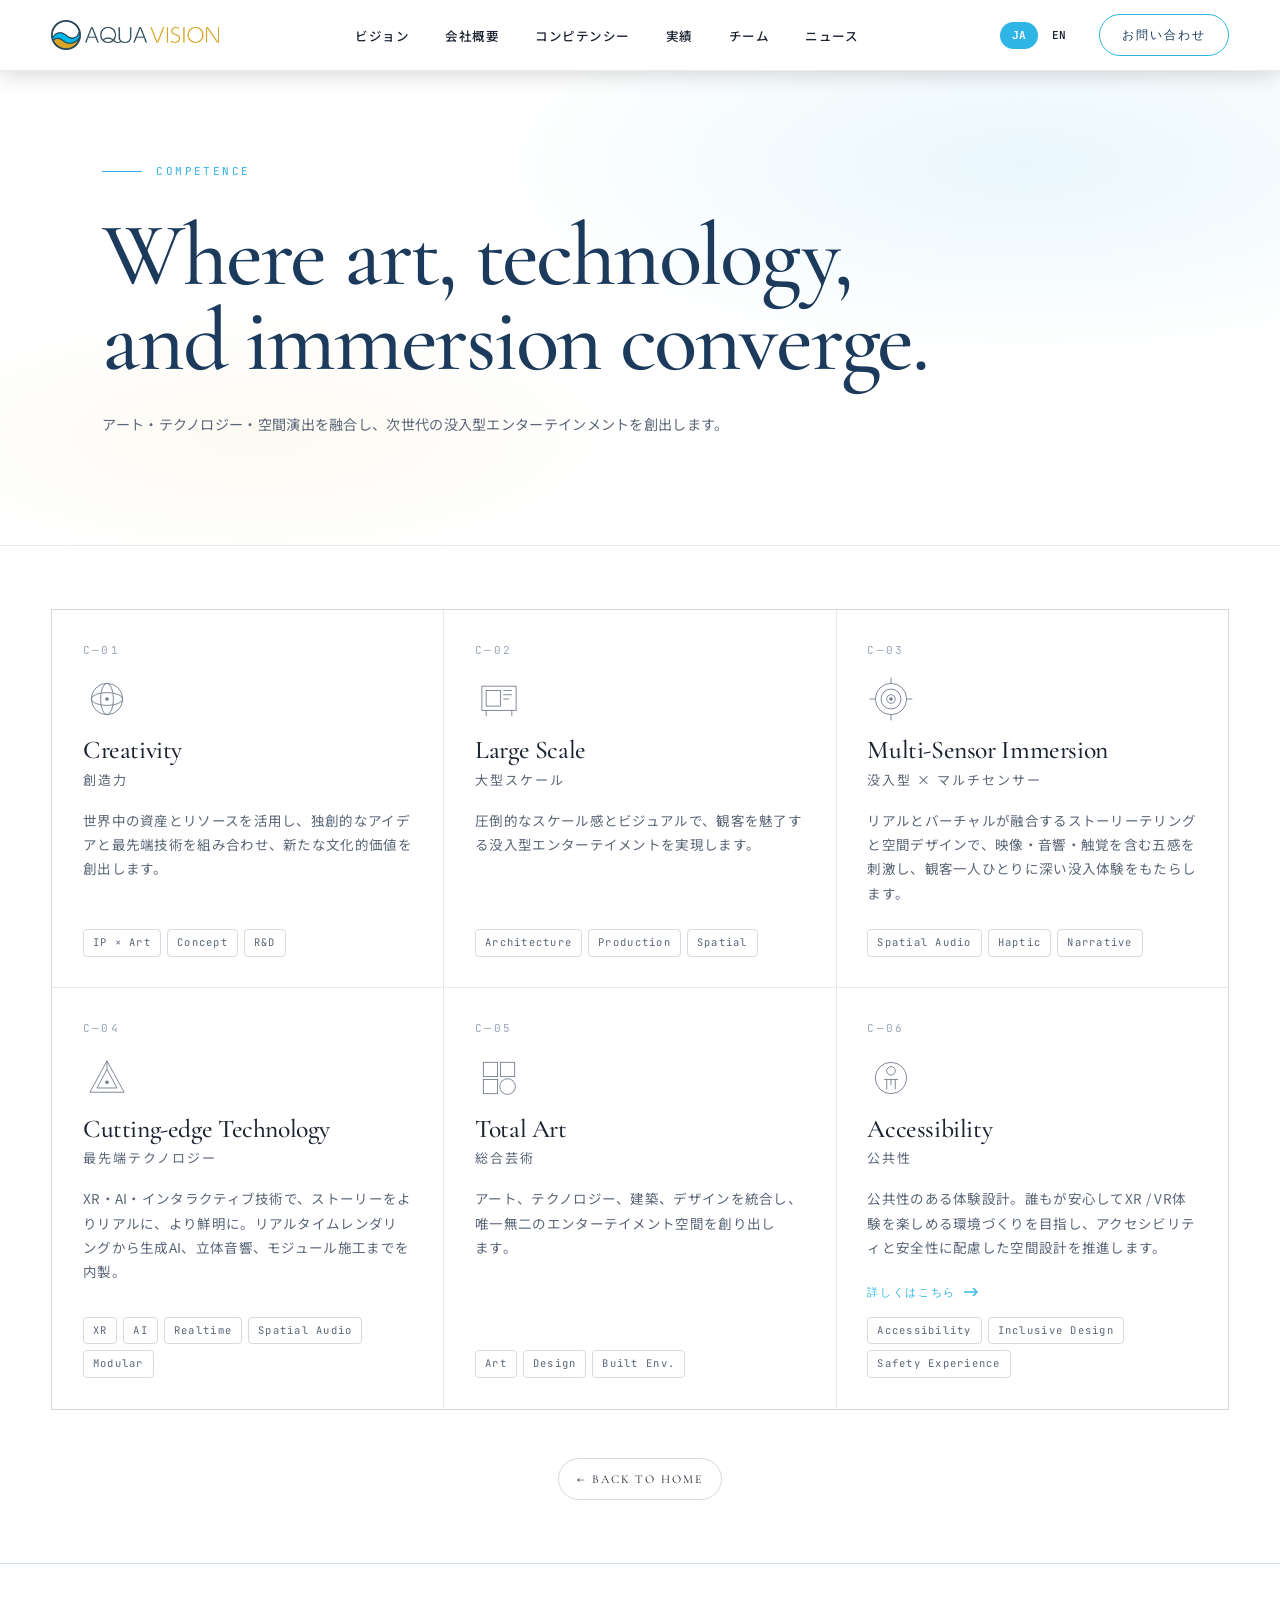
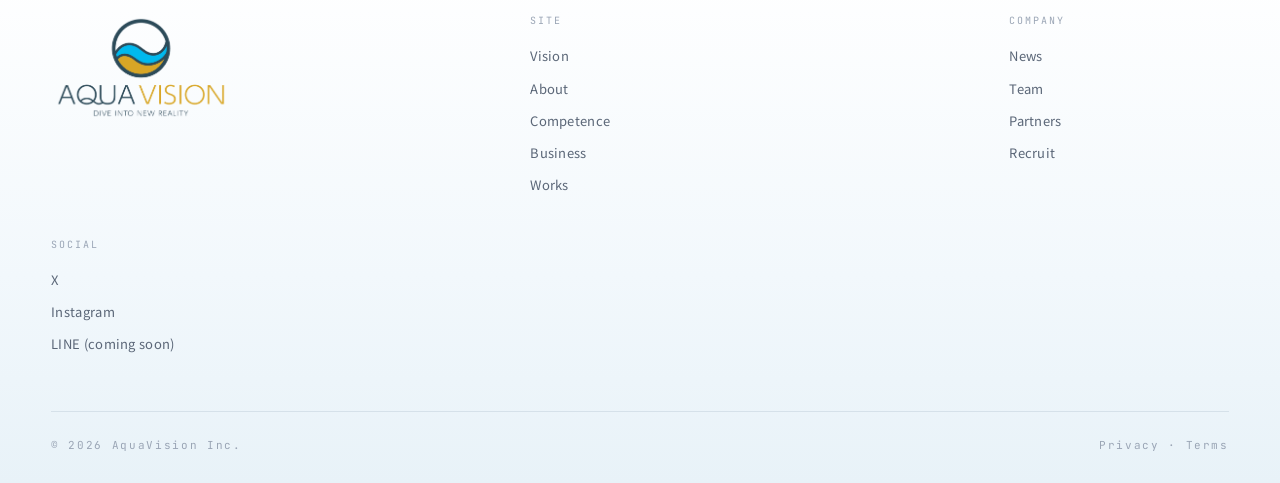
==== competence.html @ d6f2194a "Initial commit: AquaVision corporate website Co-Authored-By: Claude Sonnet 4.6 <noreply@anthropic.co" ====
<!doctype html>
<html lang="ja">
<head>
<meta charset="utf-8" />
<meta name="viewport" content="width=device-width, initial-scale=1" />
<title>Competence — AquaVision Inc. — Dive Into New Reality</title>
<link rel="preconnect" href="https://fonts.googleapis.com">
<link rel="preconnect" href="https://fonts.gstatic.com" crossorigin>
<link rel="stylesheet" href="https://fonts.googleapis.com/css2?family=Cormorant+Garamond:ital,wght@0,300;0,400;0,500;0,600;1,300;1,400&family=Space+Grotesk:wght@300;400;500;600;700&family=Noto+Sans+JP:wght@300;400;500;600;700&family=JetBrains+Mono:wght@400;500&display=swap">
<link rel="stylesheet" href="styles.css">
<link rel="stylesheet" href="subpage.css">
</head>
<body>

<!-- NAV -->
<nav class="nav scrolled">
  <a href="index.html#vision" class="brand nav-brand-logo">
    <img src="assets/logo-mark.png" alt="" class="nav-logo-mark" style="height:30px; width:auto;"/>
    <img src="assets/logo-wordmark.png" alt="AquaVision" class="nav-logo-wordmark" style="height:16px; width:auto;"/>
  </a>
  <ul class="nav-menu">
    <li><a href="index.html#vision" data-en="Vision">ビジョン</a></li>
    <li><a href="index.html#about" data-en="About">会社概要</a></li>
    <li><a href="index.html#services" data-en="Competence">コンピテンシー</a></li>
    <li><a href="index.html#works" data-en="Works">実績</a></li>
    <li><a href="index.html#team" data-en="Team">チーム</a></li>
    <li><a href="news.html" data-en="News">ニュース</a></li>
  </ul>
  <div class="nav-right">
    <div class="lang-toggle" role="group" aria-label="Language">
      <button data-lang="ja">JA</button>
      <button data-lang="en">EN</button>
    </div>
    <a href="#" class="cta-pill primary" onclick="openContactPopup(event)" data-en="Contact">お問い合わせ</a>
  </div>
</nav>

<!-- HERO -->
<section class="subpage-hero" data-screen-label="Competence Hero">
  <div class="container">
    <div class="subpage-eyebrow">
      <span class="line"></span>
      <span>COMPETENCE</span>
    </div>
    <h1 class="subpage-headline">
      Where art, technology, <br/>
      <span class="it">and immersion converge.</span>
    </h1>
    <p class="subpage-headline-jp" data-en="Fusing art, technology and spatial direction to create the next generation of immersive entertainment.">
      アート・テクノロジー・空間演出を融合し、次世代の没入型エンターテインメントを創出します。
    </p>
  </div>
</section>

<!-- COMPETENCE CARDS -->
<section class="section" data-screen-label="Competence Cards">
  <div class="container">
    <div class="services">

      <div class="service">
        <div>
          <div class="service-num">C—01</div>
          <svg viewBox="0 0 64 64" class="service-glyph" fill="none" stroke="currentColor" stroke-width="1.25">
            <circle cx="32" cy="32" r="22"/><ellipse cx="32" cy="32" rx="22" ry="9"/><ellipse cx="32" cy="32" rx="9" ry="22"/><circle cx="32" cy="32" r="2.5" fill="currentColor" stroke="none"/>
          </svg>
          <h3 class="service-title">Creativity<span class="jp" data-en="">創造力</span></h3>
          <p class="service-body" data-en="Drawing on assets and resources from around the world, we combine original ideas with cutting-edge technology to create new cultural value.">世界中の資産とリソースを活用し、独創的なアイデアと最先端技術を組み合わせ、新たな文化的価値を創出します。</p>
        </div>
        <div class="service-tags">
          <span class="tag">IP × Art</span><span class="tag">Concept</span><span class="tag">R&amp;D</span>
        </div>
      </div>

      <div class="service">
        <div>
          <div class="service-num">C—02</div>
          <svg viewBox="0 0 64 64" class="service-glyph" fill="none" stroke="currentColor" stroke-width="1.25">
            <rect x="8" y="14" width="48" height="34"/><rect x="14" y="20" width="20" height="22"/>
            <line x1="38" y1="20" x2="50" y2="20"/><line x1="38" y1="26" x2="50" y2="26"/><line x1="38" y1="32" x2="46" y2="32"/>
            <line x1="14" y1="48" x2="14" y2="56"/><line x1="50" y1="48" x2="50" y2="56"/>
          </svg>
          <h3 class="service-title">Large Scale<span class="jp" data-en="">大型スケール</span></h3>
          <p class="service-body" data-en="Overwhelming scale and visuals deliver immersive entertainment that captivates audiences.">圧倒的なスケール感とビジュアルで、観客を魅了する没入型エンターテイメントを実現します。</p>
        </div>
        <div class="service-tags">
          <span class="tag">Architecture</span><span class="tag">Production</span><span class="tag">Spatial</span>
        </div>
      </div>

      <div class="service">
        <div>
          <div class="service-num">C—03</div>
          <svg viewBox="0 0 64 64" class="service-glyph" fill="none" stroke="currentColor" stroke-width="1.25">
            <circle cx="32" cy="32" r="6"/><circle cx="32" cy="32" r="14"/><circle cx="32" cy="32" r="22"/>
            <circle cx="32" cy="32" r="2.5" fill="currentColor" stroke="none"/>
            <line x1="32" y1="2" x2="32" y2="10"/><line x1="32" y1="54" x2="32" y2="62"/>
            <line x1="2" y1="32" x2="10" y2="32"/><line x1="54" y1="32" x2="62" y2="32"/>
          </svg>
          <h3 class="service-title">Multi-Sensor Immersion<span class="jp" data-en="">没入型 × マルチセンサー</span></h3>
          <p class="service-body" data-en="Storytelling and spatial design where the real and virtual merge — stimulating sight, sound, touch and more to bring each visitor a deeply immersive experience.">リアルとバーチャルが融合するストーリーテリングと空間デザインで、映像・音響・触覚を含む五感を刺激し、観客一人ひとりに深い没入体験をもたらします。</p>
        </div>
        <div class="service-tags">
          <span class="tag">Spatial Audio</span><span class="tag">Haptic</span><span class="tag">Narrative</span>
        </div>
      </div>

      <div class="service">
        <div>
          <div class="service-num">C—04</div>
          <svg viewBox="0 0 64 64" class="service-glyph" fill="none" stroke="currentColor" stroke-width="1.25">
            <polygon points="32,8 56,52 8,52"/><polygon points="32,20 46,46 18,46"/>
            <line x1="32" y1="8" x2="32" y2="20"/><circle cx="32" cy="38" r="2.5" fill="currentColor" stroke="none"/>
          </svg>
          <h3 class="service-title">Cutting-edge Technology<span class="jp" data-en="">最先端テクノロジー</span></h3>
          <p class="service-body" data-en="XR, AI and interactive technology make stories more real and more vivid — from real-time rendering and generative AI to spatial audio and modular construction, all built in-house.">XR・AI・インタラクティブ技術で、ストーリーをよりリアルに、より鮮明に。リアルタイムレンダリングから生成AI、立体音響、モジュール施工までを内製。</p>
        </div>
        <div class="service-tags">
          <span class="tag">XR</span><span class="tag">AI</span><span class="tag">Realtime</span><span class="tag">Spatial Audio</span><span class="tag">Modular</span>
        </div>
      </div>

      <div class="service">
        <div>
          <div class="service-num">C—05</div>
          <svg viewBox="0 0 64 64" class="service-glyph" fill="none" stroke="currentColor" stroke-width="1.25">
            <rect x="10" y="10" width="20" height="20"/><rect x="34" y="10" width="20" height="20"/>
            <rect x="10" y="34" width="20" height="20"/><circle cx="44" cy="44" r="11"/>
          </svg>
          <h3 class="service-title">Total Art<span class="jp" data-en="">総合芸術</span></h3>
          <p class="service-body" data-en="Integrating art, technology, architecture and design to create one-of-a-kind entertainment spaces.">アート、テクノロジー、建築、デザインを統合し、唯一無二のエンターテイメント空間を創り出します。</p>
        </div>
        <div class="service-tags">
          <span class="tag">Art</span><span class="tag">Design</span><span class="tag">Built Env.</span>
        </div>
      </div>

      <div class="service">
        <div>
          <div class="service-num">C—06</div>
          <svg viewBox="0 0 64 64" class="service-glyph" fill="none" stroke="currentColor" stroke-width="1.25">
            <circle cx="32" cy="32" r="22"/>
            <circle cx="32" cy="22" r="6"/>
            <path d="M22 34 h20 M26 34 v14 M38 34 v14 M32 34 v8"/>
          </svg>
          <h3 class="service-title">Accessibility<span class="jp" data-en="">公共性</span></h3>
          <p class="service-body" data-en="Experience design with public value. We aim to create environments where everyone can enjoy XR / VR with confidence, advancing spatial design that prioritizes accessibility and safety.">公共性のある体験設計。誰もが安心してXR / VR体験を楽しめる環境づくりを目指し、アクセシビリティと安全性に配慮した空間設計を推進します。</p>
        </div>
        <div>
          <a href="#" class="service-more" style="margin-bottom:0;"><span data-en="Learn more">詳しくはこちら</span>
            <svg width="14" height="10" viewBox="0 0 14 10" fill="none" stroke="currentColor" stroke-width="1.4">
              <line x1="0" y1="5" x2="12" y2="5"/><polyline points="9,1 13,5 9,9"/>
            </svg>
          </a>
          <div class="service-tags" style="margin-top:14px;">
            <span class="tag">Accessibility</span><span class="tag">Inclusive Design</span><span class="tag">Safety Experience</span>
          </div>
        </div>
      </div>

    </div>

    <div style="margin-top:48px; text-align:center;">
      <a href="index.html#vision" class="cta-pill" style="border-color:var(--line-2);">
        ← Back to Home
      </a>
    </div>
  </div>
</section>

<!-- FOOTER -->
<footer class="footer">
  <div class="footer-brand">
    <div class="footer-logo-card">
      <img src="assets/logo-vertical-transparent.png" alt="AquaVision — Dive Into New Reality"/>
    </div>
  </div>
  <div class="footer-col">
    <h5>Site</h5>
    <ul>
      <li><a href="index.html#vision">Vision</a></li>
      <li><a href="index.html#about">About</a></li>
      <li><a href="competence.html">Competence</a></li>
      <li><a href="index.html#business">Business</a></li>
      <li><a href="index.html#works">Works</a></li>
    </ul>
  </div>
  <div class="footer-col">
    <h5>Company</h5>
    <ul>
      <li><a href="news.html">News</a></li>
      <li><a href="index.html#team">Team</a></li>
      <li><a href="index.html#partners">Partners</a></li>
      <li><a href="recruit.html">Recruit</a></li>
    </ul>
  </div>
  <div class="footer-col">
    <h5>Social</h5>
    <ul>
      <li><a href="https://x.com/AquaVisionVR" target="_blank" rel="noopener noreferrer">X</a></li>
      <li><a href="https://www.instagram.com/artmasters.jp/" target="_blank" rel="noopener noreferrer">Instagram</a></li>
      <li><a href="#">LINE  (coming soon)</a></li>
    </ul>
  </div>
  <div class="footer-bottom">
    <span>© 2026 AquaVision Inc.</span>
    <a href="#">Privacy · Terms</a>
  </div>
</footer>

<!-- ============== Contact Popup (unified) ============== -->
<div class="contact-modal" id="contactPopup" role="dialog" aria-modal="true" aria-label="お問い合わせ" onclick="if(event.target===this)closeContactPopup()">
  <div class="contact-modal-card">
    <button type="button" class="member-modal-close" onclick="closeContactPopup()" aria-label="閉じる">
      <svg viewBox="0 0 24 24" width="18" height="18" fill="none" stroke="currentColor" stroke-width="1.4">
        <line x1="5" y1="5" x2="19" y2="19"></line><line x1="19" y1="5" x2="5" y2="19"></line>
      </svg>
    </button>
    <div id="cpForm">
      <div class="contact-modal-head">
        <div class="contact-modal-eyebrow" data-en="Contact">お問い合わせ</div>
        <h3 class="contact-modal-title">Contact</h3>
        <p class="contact-modal-intro" style="white-space:pre-line" data-en="For project inquiries, quotes, press, or exhibition requests,
please use the form below. We'll reply within 3 business days.">ご相談・お見積もり・取材・出展のご依頼など、
下記フォームよりお気軽にご連絡ください。3営業日以内に担当よりご返信します。</p>
      </div>
      <form class="contact-form" onsubmit="submitContactPopup(event)">
        <div class="cf-row">
          <label class="cf-label" data-en="Inquiry type">ご用件</label>
          <div class="cf-types">
            <button type="button" class="cf-type active" onclick="pickType(this)" data-en="Project inquiry">プロジェクト相談</button>
            <button type="button" class="cf-type" onclick="pickType(this)" data-en="Exhibition / Collaboration">出展・コラボレーション</button>
            <button type="button" class="cf-type" onclick="pickType(this)" data-en="Press / Media">メディア・取材</button>
            <button type="button" class="cf-type" onclick="pickType(this)" data-en="Investors / Partners">投資家・パートナー</button>
            <button type="button" class="cf-type" onclick="pickType(this)" data-en="Careers">採用について</button>
            <button type="button" class="cf-type" onclick="pickType(this)" data-en="Other">その他</button>
          </div>
        </div>
        <div class="cf-grid">
          <div class="cf-row">
            <label class="cf-label" data-en="Name *">お名前 *</label>
            <input required type="text" class="cf-input" name="name" />
          </div>
          <div class="cf-row">
            <label class="cf-label" data-en="Company / Organization">会社・組織名</label>
            <input type="text" class="cf-input" name="company" />
          </div>
        </div>
        <div class="cf-row">
          <label class="cf-label" data-en="Email *">メールアドレス *</label>
          <input required type="email" class="cf-input" name="email" />
        </div>
        <div class="cf-row">
          <label class="cf-label" data-en="Message *">ご相談内容 *</label>
          <textarea required class="cf-textarea" rows="5" name="message" placeholder="プロジェクトの概要・規模・時期など、わかる範囲でご記入ください。" data-en-attr="placeholder:Tell us about your project — scope, scale, timing, as much as you know."></textarea>
        </div>
        <p class="cf-privacy" data-en="Your information will be handled in accordance with our Privacy Policy.">送信いただいた内容は弊社プライバシーポリシーに基づいて取り扱います。</p>
        <button type="submit" class="cta-pill primary cf-submit"><span data-en="Send">送信する</span>
          <svg width="14" height="10" viewBox="0 0 14 10" fill="none" stroke="currentColor" stroke-width="1.5">
            <line x1="0" y1="5" x2="12" y2="5"></line><polyline points="9,1 13,5 9,9"></polyline>
          </svg>
        </button>
      </form>
    </div>
    <div id="cpSent" class="contact-modal-sent" style="display:none">
      <div class="contact-sent-icon">
        <svg viewBox="0 0 64 64" width="64" height="64" fill="none" stroke="var(--aqua)" stroke-width="1.5">
          <circle cx="32" cy="32" r="28"></circle><polyline points="20,33 28,42 46,22"></polyline>
        </svg>
      </div>
      <h3 class="contact-modal-title" style="margin-top:20px" data-en="Thank you for your message.">送信ありがとうございました。</h3>
      <p class="contact-modal-intro" data-en="A member of our team will be in touch within 3 business days.">3営業日以内に担当よりご連絡いたします。</p>
      <button type="button" class="cta-pill" onclick="closeContactPopup()" style="margin-top:24px" data-en="Close">閉じる</button>
    </div>
  </div>
</div>

<style>
  #contactPopup{ display:none; }
  #contactPopup.open{ display:grid; }
</style>

<script>
  function pickType(btn){
    btn.parentNode.querySelectorAll('.cf-type').forEach(function(b){ b.classList.remove('active'); });
    btn.classList.add('active');
  }
  function openContactPopup(e){ if(e) e.preventDefault(); document.getElementById('cpForm').style.display=''; document.getElementById('cpSent').style.display='none'; document.getElementById('contactPopup').classList.add('open'); document.body.style.overflow='hidden'; }
  function closeContactPopup(){ document.getElementById('contactPopup').classList.remove('open'); document.body.style.overflow=''; }
  function submitContactPopup(e){ e.preventDefault(); document.getElementById('cpForm').style.display='none'; document.getElementById('cpSent').style.display=''; }
  document.addEventListener('keydown', function(ev){ if(ev.key==='Escape') closeContactPopup(); });
</script>

<template id="__bundler_thumbnail" data-bg-color="#0b2740">
  <svg viewBox="0 0 1200 800" xmlns="http://www.w3.org/2000/svg">
    <rect width="1200" height="800" fill="#0b2740"/>
    <g fill="none" stroke="#2DB6E6" stroke-width="6" opacity="0.9">
      <path d="M150 470 Q 350 360 600 470 T 1050 470"/>
      <path d="M150 540 Q 350 430 600 540 T 1050 540"/>
    </g>
    <circle cx="600" cy="300" r="90" fill="none" stroke="#2DB6E6" stroke-width="10"/>
    <circle cx="600" cy="300" r="20" fill="#2DB6E6"/>
    <text x="600" y="700" fill="#EAF6FC" font-family="Georgia, serif" font-size="48" text-anchor="middle" letter-spacing="5">COMPETENCE</text>
  </svg>
</template>

<script src="i18n-subpage.js"></script>
</body>
</html>
---- styles.css ----
:root{
  /* Light cultural palette — bright white paper, soft aqua, cultural accents */
  --bg: #FFFFFF;
  --bg-2: #F7FAFC;
  --bg-3: #EFF4F8;
  --navy: #1B3A5C;      /* deep cultural blue (rare, for emphasis) */
  --fg: #1B2230;
  --fg-dim: #5A6677;
  --fg-mute: #9AA5B5;
  --line: rgba(27, 58, 92, 0.10);
  --line-2: rgba(27, 58, 92, 0.18);

  --aqua: #2EB5E6;      /* bright logo aqua */
  --aqua-light: #C8E3F0;
  --gold: #C9A648;      /* cultural gold */

  --accent: oklch(0.72 0.13 230);     /* bright logo aqua */
  --accent-2: oklch(0.82 0.08 95);    /* gold */
  --accent-glow: oklch(0.78 0.13 230 / 0.28);

  --font-en: "Cormorant Garamond", "EB Garamond", "Space Grotesk", Georgia, serif;
  --font-jp: "Noto Sans JP", "Hiragino Kaku Gothic ProN", sans-serif;
  --font-mono: "JetBrains Mono", ui-monospace, monospace;
  --font-display: "Cormorant Garamond", Georgia, serif;

  --container: 1440px;
  --gutter: clamp(20px, 4vw, 56px);
}

[data-accent="violet"]{
  --accent: oklch(0.78 0.16 295);
  --accent-2: oklch(0.66 0.20 300);
  --accent-glow: oklch(0.78 0.16 295 / 0.35);
}
[data-accent="amber"]{
  --accent: oklch(0.84 0.14 80);
  --accent-2: oklch(0.74 0.16 65);
  --accent-glow: oklch(0.84 0.14 80 / 0.32);
}
[data-accent="mint"]{
  --accent: oklch(0.84 0.13 165);
  --accent-2: oklch(0.74 0.16 170);
  --accent-glow: oklch(0.84 0.13 165 / 0.32);
}

*{ box-sizing: border-box; margin: 0; padding: 0; }
html, body{ background: var(--bg); color: var(--fg); }
html{ scroll-behavior: smooth; }
body{
  font-family: var(--font-jp);
  font-weight: 400;
  font-size: 15px;
  line-height: 1.7;
  letter-spacing: 0.02em;
  -webkit-font-smoothing: antialiased;
  overflow-x: hidden;
  text-wrap: pretty;
}

img, svg, video{ display: block; max-width: 100%; }
a{ color: inherit; text-decoration: none; }
button{ font: inherit; color: inherit; background: none; border: none; cursor: pointer; }

::selection{ background: var(--accent); color: var(--bg); }

/* ================ Reusables ================= */
.eyebrow{
  font-family: var(--font-mono);
  font-size: 11px;
  letter-spacing: 0.22em;
  text-transform: uppercase;
  color: var(--accent);
  display: inline-flex;
  align-items: center;
  gap: 10px;
}
.eyebrow::before{
  content: "";
  width: 24px; height: 1px;
  background: var(--accent);
}
.eyebrow.no-line::before{ display: none; }

.h-display{
  font-family: var(--font-display);
  font-weight: 400;
  font-size: clamp(48px, 7.5vw, 112px);
  letter-spacing: -0.015em;
  line-height: 0.95;
}
.h-section{
  font-family: var(--font-display);
  font-weight: 400;
  font-size: clamp(40px, 5vw, 72px);
  letter-spacing: -0.01em;
  line-height: 1.0;
}
.h-jp-sub{
  font-family: var(--font-jp);
  font-weight: 400;
  font-size: clamp(14px, 1vw, 16px);
  letter-spacing: 0.18em;
  color: var(--fg-dim);
  margin-top: 14px;
}
.h-sub{
  font-family: var(--font-jp);
  font-weight: 500;
  font-size: clamp(20px, 1.8vw, 28px);
  letter-spacing: 0.02em;
  line-height: 1.5;
}
.lede{
  color: var(--fg-dim);
  font-size: clamp(15px, 1.05vw, 17px);
  line-height: 1.85;
  max-width: 62ch;
}
.mono{ font-family: var(--font-mono); }

@media (min-width: 721px){
  #works .section-header .lede{ max-width: none; white-space: nowrap; }
}

.container{
  max-width: var(--container);
  margin: 0 auto;
  padding: 0 var(--gutter);
}

.section{
  padding: clamp(48px, 7vh, 88px) 0;
  position: relative;
}
.section + .section{ border-top: none; }

.section-header{
  display: grid;
  grid-template-columns: 200px 1fr;
  gap: 32px;
  align-items: baseline;
  margin-bottom: clamp(40px, 6vw, 80px);
}
.section-header .label{
  font-family: var(--font-mono);
  font-size: 12px;
  letter-spacing: 0.18em;
  color: var(--fg-mute);
  padding-top: 12px;
}
@media (max-width: 720px){
  .section-header{ grid-template-columns: 1fr; gap: 16px; }
  .section-header .label{ padding-top: 0; }
}

/* ================ Nav ================ */
.nav{
  position: fixed;
  inset: 0 0 auto 0;
  z-index: 50;
  padding: 14px var(--gutter);
  display: grid;
  grid-template-columns: auto 1fr auto;
  align-items: center;
  gap: 16px;
  background: rgba(255, 255, 255, 0.92);
  backdrop-filter: blur(16px) saturate(140%);
  border-bottom: 1px solid var(--line);
  transition: box-shadow .3s ease;
  color: var(--navy);
}
.nav.scrolled{
  box-shadow: 0 4px 24px rgba(27, 58, 92, 0.08);
}
.nav .nav-menu{ justify-self: center; }
.nav .nav-right{ justify-self: end; }
.nav.scrolled{
  box-shadow: 0 2px 24px rgba(0, 0, 0, 0.18);
}
.brand{
  display: flex; align-items: center; gap: 10px;
  font-family: var(--font-en);
  font-weight: 600;
  letter-spacing: 0.02em;
  color: var(--navy);
  background: #FFFFFF;
  padding: 6px 14px 6px 8px;
  border-radius: 999px;
  box-shadow: 0 2px 12px rgba(0, 0, 0, 0.25);
}
.brand.nav-brand-pill{
  background: #FFFFFF;
  padding: 0 18px 0 8px;
  border-radius: 999px;
  box-shadow: 0 2px 12px rgba(0, 0, 0, 0.25);
  display: inline-flex;
  align-items: center;
  gap: 12px;
  text-decoration: none;
  height: 42px;
}
.brand.nav-brand-pill .brand-name-nav{
  display: inline-flex;
  align-items: center;
  line-height: 1;
}
.brand.nav-brand-pill .aqua-part{ color: #0F3461; }
.brand.nav-brand-pill .accent{ color: #D4A82A; }

.brand.nav-brand-logo{
  background: transparent;
  padding: 0;
  border-radius: 0;
  box-shadow: none;
  height: 42px;
  display: inline-flex;
  align-items: center;
  justify-content: center;
  gap: 4px;
  line-height: 1;
}
.brand.nav-brand-logo .nav-logo-mark{
  height: 30px;
  width: auto;
  display: block;
  object-fit: contain;
  object-position: center;
}
.brand.nav-brand-logo .nav-logo-wordmark{
  height: 18px;
  width: auto;
  display: block;
  object-fit: contain;
  object-position: center;
}
.brand-mark{
  width: 28px; height: 28px;
  display: grid; place-items: center;
}
.brand-name{ font-size: 15px; }
.brand-name .accent{ color: var(--gold); }

.nav-menu{
  display: flex;
  gap: 36px;
  font-family: var(--font-jp);
  font-size: 12.5px;
  letter-spacing: 0.04em;
  font-weight: 500;
  color: var(--navy);
  white-space: nowrap;
  flex-wrap: nowrap;
  flex-shrink: 1;
  min-width: 0;
  list-style: none;
  padding: 0;
  margin: 0;
}
.nav-menu li{
  white-space: nowrap;
  list-style: none;
}
.nav-menu li::marker, .nav-menu li::before{ content: none; display: none; }
.nav-menu a{
  white-space: nowrap;
  color: var(--fg) !important;
  text-transform: none;
}
@media (max-width: 1200px){
  .nav-menu{ gap: 24px; font-size: 12px; }
}
@media (max-width: 980px){
  .nav-menu{ display: none; }
}
.nav-menu a{ transition: color .2s; position: relative; padding: 6px 0; color: inherit; }
.nav-menu a:hover{ color: var(--navy); }
.nav-menu a:hover::after{
  content: ""; position: absolute; left: 0; bottom: 0; height: 1px; width: 100%;
  background: var(--navy);
}
.br-sp{ display: none; }
.br-pc{ display: inline; }

/* ================ Mobile hamburger + drawer ================ */
.nav-burger{
  display: none;
  position: relative;
  width: 40px; height: 40px;
  border: none;
  background: transparent;
  cursor: pointer;
  z-index: 60;
  justify-self: end;
}
.nav-burger span{
  position: absolute;
  left: 9px; right: 9px;
  height: 2px;
  background: var(--navy);
  border-radius: 2px;
  transition: transform .3s ease, opacity .2s ease;
}
.nav-burger span:nth-child(1){ top: 13px; }
.nav-burger span:nth-child(2){ top: 19px; }
.nav-burger span:nth-child(3){ top: 25px; }
.nav-burger.open span:nth-child(1){ transform: translateY(6px) rotate(45deg); }
.nav-burger.open span:nth-child(2){ opacity: 0; }
.nav-burger.open span:nth-child(3){ transform: translateY(-6px) rotate(-45deg); }

.nav-drawer{
  display: none;
  position: fixed;
  inset: 0 0 0 auto;
  width: min(80vw, 320px);
  background: #FFFFFF;
  background-color: #FFFFFF !important;
  box-shadow: -8px 0 40px rgba(27, 58, 92, 0.22);
  padding: 96px 32px 40px;
  flex-direction: column;
  gap: 8px;
  transform: translateX(100%);
  transition: transform .35s cubic-bezier(.2,.7,.2,1);
  z-index: 80;
}
.nav-drawer.open{ transform: translateX(0); }
.nav-drawer-close{
  position: absolute;
  top: 22px; right: 26px;
  width: 36px; height: 36px;
  border: none;
  background: transparent;
  cursor: pointer;
}
.nav-drawer-close span{
  position: absolute;
  left: 6px; right: 6px; top: 17px;
  height: 2px;
  background: var(--navy);
  border-radius: 2px;
}
.nav-drawer-close span:nth-child(1){ transform: rotate(45deg); }
.nav-drawer-close span:nth-child(2){ transform: rotate(-45deg); }
.nav-drawer-overlay{
  display: none;
  position: fixed;
  inset: 0;
  background: rgba(15, 30, 50, 0.55);
  z-index: 70;
  opacity: 0;
  transition: opacity .35s ease;
}
.nav-drawer-menu{ list-style: none; padding: 0; margin: 0 0 24px; display: flex; flex-direction: column; gap: 4px; }
.nav-drawer-menu li{ list-style: none; }
.nav-drawer-menu a{
  display: block;
  padding: 14px 0;
  font-family: var(--font-jp);
  font-size: 16px;
  font-weight: 500;
  color: var(--navy);
  border-bottom: 1px solid var(--line);
}
.nav-drawer-cta{ margin-bottom: 24px; width: 100%; justify-content: center; }
.nav-drawer-lang{ align-self: flex-start; }

@media (max-width: 980px){
  .nav .nav-right{ display: none; }
  .nav .nav-burger{ display: block; }
  .nav-drawer{ display: flex; }
  .nav .nav-mobile-right{ display: flex; align-items: center; gap: 10px; justify-self: end; }
  .nav .nav-mobile-lang{ display: flex; }
  .nav-drawer-overlay.open{ display: block; opacity: 1; }
  .nav-drawer-lang{ display: none; }
  .br-sp{ display: inline; }
  .br-pc{ display: none; }
}
.nav-mobile-right{ display: none; }
.nav-mobile-lang{ display: none; }
.nav-mobile-lang.lang-toggle{ border-color: var(--line-2); }
.nav-mobile-lang.lang-toggle button{ color: var(--navy); }

.nav-right{ display: flex; align-items: center; gap: 16px; }
.lang-toggle{
  font-family: var(--font-mono);
  font-size: 11px;
  letter-spacing: 0.15em;
  border: 1px solid rgba(255, 255, 255, 0.22);
  border-radius: 999px;
  padding: 4px;
  display: flex;
  gap: 2px;
  background: rgba(255, 255, 255, 0.04);
}
.lang-toggle button{
  padding: 4px 12px;
  border-radius: 999px;
  color: var(--fg);
  font-weight: 600;
  transition: all .2s;
  position: relative;
  background: transparent;
}
.lang-toggle button:hover{ background: rgba(27, 58, 92, 0.08); }
.lang-toggle button.active{
  background: var(--aqua);
  color: #FFFFFF;
  font-weight: 700;
}
/* small aqua dot indicator under the active option (disabled — using aqua bg now) */
.lang-toggle button.active::after{ display: none; }
.cta-pill{
  font-family: var(--font-en);
  font-size: 12px;
  letter-spacing: 0.16em;
  text-transform: uppercase;
  border: 1px solid var(--fg);
  color: var(--fg);
  padding: 10px 18px;
  border-radius: 999px;
  transition: all .2s;
  display: inline-flex;
  align-items: center;
  gap: 8px;
}
.cta-pill:hover{
  background: var(--fg);
  color: var(--bg);
}
.cta-pill.primary{
  background: #FFFFFF;
  border-color: var(--aqua);
  color: var(--navy);
}
.cta-pill.primary:hover{
  background: var(--aqua);
  color: #FFFFFF;
  border-color: var(--aqua);
}
/* CTA inside the nav — white background, navy text */
.nav .cta-pill.primary{
  background: #FFFFFF;
  border-color: var(--aqua);
  color: var(--navy) !important;
  min-width: 130px;
  justify-content: center;
  text-align: center;
}
.nav .cta-pill.primary:hover{
  background: var(--aqua);
  color: #FFFFFF !important;
  border-color: var(--aqua);
}

/* ================ Hero (editorial cultural studio) ================ */
.hero.hero-editorial{
  position: relative;
  min-height: 100vh;  display: flex;
  flex-direction: column;
  justify-content: center;
  padding: 100px var(--gutter) 60px;
  overflow: hidden;
  background: #FFFFFF;
  color: var(--fg);
}
.hero-canvas{
  position: absolute;
  inset: 0;
  width: 100%;
  height: 100%;
  z-index: 0;
}
/* Soft fade from hero into the next section — no hard cut */
.hero.hero-editorial::after{
  content: "";
  position: absolute;
  left: 0; right: 0; bottom: 0;
  height: 140px;
  background: linear-gradient(180deg, rgba(245, 247, 250, 0) 0%, var(--bg) 100%);
  z-index: 1;
  pointer-events: none;
}
.hero-editorial-frame{
  position: absolute;
  top: 96px;
  left: var(--gutter);
  right: var(--gutter);
  z-index: 2;
  display: flex;
  justify-content: space-between;
  font-family: var(--font-mono);
  font-size: 10.5px;
  letter-spacing: 0.22em;
  text-transform: uppercase;
  color: var(--fg-mute);
}
.hero-editorial-frame .dim{ opacity: 0.5; padding: 0 6px; }

.hero-editorial-content{
  position: relative;
  z-index: 3;
  max-width: var(--container);
  margin: 0 auto;
  width: 100%;
  padding-top: 40px;
}

.hero-editorial-eyebrow{
  font-family: var(--font-jp);
  font-size: 12px;
  letter-spacing: 0.24em;
  font-weight: 500;
  color: var(--aqua);
  display: inline-flex;
  align-items: center;
  gap: 14px;
  margin-bottom: 32px;
}
.hero-editorial-eyebrow .line{
  width: 40px;
  height: 1px;
  background: var(--aqua);
  display: inline-block;
}

.hero-editorial-headline{
  font-family: var(--font-display);
  font-weight: 500;
  font-size: clamp(56px, 10vw, 180px);
  line-height: 0.88;
  letter-spacing: -0.025em;
  color: var(--navy);
  text-shadow: 0 4px 28px rgba(255, 255, 255, 0.7);
}
.hero-editorial-headline .line-1,
.hero-editorial-headline .line-2{ display: block; }
.hero-editorial-headline .hl-word{ display: inline-block; }
/* Simplified — single tone for the headline, no gold/grey accents */
.hero-editorial-headline .hl-amp,
.hero-editorial-headline em,
.hero-editorial-headline .hl-bold,
.hero-editorial-headline .hl-dot{
  color: inherit;
  font-style: normal;
  font-weight: inherit;
  margin: 0;
}

.hero-editorial-lede{
  margin-top: 32px;
  font-family: var(--font-jp);
  font-size: clamp(14px, 1.05vw, 17px);
  line-height: 2.05;
  letter-spacing: 0.06em;
  color: var(--fg);
  max-width: none;
  width: max-content;
  white-space: pre-line;
  font-weight: 400;
}
.hero-editorial-lede::first-line{
  font-weight: 500;
  color: var(--navy);
}
@media (max-width: 720px){
  .hero-editorial-lede{ white-space: pre-line; width: auto; max-width: 100%; font-size: 13px; }
}

.hero-editorial-eyebrow{
  margin-bottom: 28px;
}
.hero-editorial-eyebrow span:last-child{
  color: var(--aqua);
  font-weight: 700;
  letter-spacing: 0.22em;
  font-size: 11px;
}
.hero-editorial-eyebrow .line{
  background: var(--aqua) !important;
  width: 36px !important;
}

.hero-editorial-bottom{
  margin-top: clamp(40px, 6vh, 64px);
  display: flex;
  align-items: center;
  gap: 32px;
  flex-wrap: wrap;
}
.hero-editorial-cta{
  font-family: var(--font-jp);
  font-weight: 600;
  font-size: 13px;
  letter-spacing: 0.06em;
  text-transform: none;
  padding: 14px 28px;
}
.hero-editorial-meta{
  display: inline-flex;
  align-items: center;
  gap: 14px;
  text-decoration: none;
  color: var(--fg);
  transition: color .2s;
}
.hero-editorial-meta:hover{ color: var(--aqua); }
.hem-num{
  font-family: var(--font-mono);
  font-size: 11px;
  letter-spacing: 0.2em;
  color: var(--fg-mute);
  padding: 4px 8px;
  border: 1px solid var(--line-2);
  border-radius: 3px;
}
.hem-text{
  font-family: var(--font-jp);
  font-size: 13px;
  letter-spacing: 0.04em;
  position: relative;
}
.hem-text::after{
  content: "";
  position: absolute;
  left: 0; right: 0; bottom: -3px;
  height: 1px;
  background: currentColor;
  opacity: 0.35;
  transform: scaleX(0);
  transform-origin: left;
  transition: transform .35s ease, opacity .2s;
}
.hero-editorial-meta:hover .hem-text::after{ transform: scaleX(1); opacity: 1; }

/* ================ Sea 3D Diorama wrapper ================ */
.xr-diorama-canvas-wrap{
  position: relative;
  width: 100%;
  height: 320px;
  overflow: hidden;
  border-radius: 6px;
}
.xr-diorama-canvas{
  width: 100%;
  height: 100%;
  display: block;
}
@media (max-width: 980px){
  .xr-diorama-canvas-wrap{ height: 240px; }
}

/* ================ XR Creative Diorama (signals VR/XR creative studio) ================ */
.xr-diorama{
  position: absolute;
  z-index: 2;
  pointer-events: none;
  right: clamp(20px, 4vw, 64px);
  top: 50%;
  transform: translateY(-50%);
  width: clamp(280px, 32vw, 480px);
  height: auto;
  display: flex;
  flex-direction: column;
  align-items: center;
  gap: 14px;
}
.xr-diorama-svg{
  width: 100%;
  height: auto;
  display: block;
  filter: drop-shadow(0 18px 40px rgba(27, 58, 92, 0.10));
}
.xr-diorama-meta{
  display: flex;
  flex-direction: column;
  align-items: center;
  gap: 10px;
}
.xr-diorama-tagline{
  display: inline-flex;
  align-items: center;
  gap: 10px;
  font-family: var(--font-mono);
  font-size: 11px;
  letter-spacing: 0.22em;
  text-transform: uppercase;
  color: var(--navy);
}
.xr-dot{
  width: 7px; height: 7px;
  border-radius: 50%;
  background: var(--aqua);
  box-shadow: 0 0 12px rgba(111, 184, 216, 0.85);
  animation: xr-pulse-dot 1.8s ease-in-out infinite;
}
.xr-chip-row{
  display: inline-flex;
  flex-wrap: wrap;
  gap: 6px;
  justify-content: center;
}
.xr-chip{
  font-family: var(--font-mono);
  font-size: 10px;
  letter-spacing: 0.18em;
  text-transform: uppercase;
  color: var(--navy);
  background: rgba(255, 255, 255, 0.75);
  border: 1px solid var(--line-2);
  padding: 4px 9px;
  border-radius: 999px;
  backdrop-filter: blur(4px);
  animation: xr-chip-pulse 4.2s ease-in-out infinite;
  opacity: 0.7;
}
@keyframes xr-chip-pulse{
  0%, 100% { opacity: 0.55; transform: translateY(0); }
  50% { opacity: 1; transform: translateY(-2px); color: var(--aqua); }
}
@keyframes xr-pulse-dot{
  0%, 100% { transform: scale(1); opacity: 1; }
  50% { transform: scale(1.4); opacity: 0.6; }
}

/* SVG-level animations */
.xr-pulse{ animation: xr-pulse 4s ease-in-out infinite; transform-origin: 180px 160px; }
@keyframes xr-pulse{
  0%, 100% { transform: scale(1); opacity: 1; }
  50% { transform: scale(1.06); opacity: 0.85; }
}
.xr-spin-slow{ animation: xr-rotate 40s linear infinite; transform-origin: 180px 160px; transform-box: fill-box; }
.xr-spin-slow-2{ animation: xr-rotate 60s linear infinite reverse; transform-origin: 180px 160px; transform-box: fill-box; }
.xr-spin-reverse{ animation: xr-rotate 28s linear infinite reverse; transform-origin: 180px 160px; transform-box: fill-box; }
@keyframes xr-rotate{
  from { transform: rotate(0deg); }
  to { transform: rotate(360deg); }
}

.xr-float-1{ animation: xr-float-a 6s ease-in-out infinite; transform-origin: 180px 160px; transform-box: fill-box; }
.xr-float-2{ animation: xr-float-b 8s ease-in-out infinite; transform-origin: 180px 160px; transform-box: fill-box; }
.xr-float-3{ animation: xr-float-c 7s ease-in-out infinite; transform-origin: 180px 160px; transform-box: fill-box; }
@keyframes xr-float-a{
  0%, 100% { transform: translate(0, 0) rotate(0deg); }
  50% { transform: translate(-4px, -6px) rotate(-2deg); }
}
@keyframes xr-float-b{
  0%, 100% { transform: translate(0, 0) rotate(0deg); }
  50% { transform: translate(5px, 4px) rotate(2deg); }
}
@keyframes xr-float-c{
  0%, 100% { transform: translate(0, 0) rotate(0deg); }
  50% { transform: translate(-3px, 5px) rotate(-1deg); }
}

.xr-headset-bob{ animation: xr-bob 4s ease-in-out infinite; transform-origin: 180px 160px; transform-box: fill-box; }
@keyframes xr-bob{
  0%, 100% { transform: translate(0, 0); }
  50% { transform: translate(0, -4px); }
}

.xr-lens-l, .xr-lens-r{ animation: xr-lens-glow 2.6s ease-in-out infinite; }
.xr-lens-r{ animation-delay: 0.5s; }
@keyframes xr-lens-glow{
  0%, 100% { opacity: 0.55; r: 5; }
  50% { opacity: 1; r: 7; filter: drop-shadow(0 0 6px var(--aqua)); }
}

.xr-scan-sweep{ animation: xr-scan 3.5s ease-in-out infinite; transform-origin: 180px 160px; transform-box: fill-box; }
@keyframes xr-scan{
  0% { transform: translate(0, -90px); opacity: 0; }
  20% { opacity: 0.7; }
  80% { opacity: 0.7; }
  100% { transform: translate(0, 90px); opacity: 0; }
}

.xr-particle{ animation: xr-particle-pulse 3s ease-in-out infinite; }
@keyframes xr-particle-pulse{
  0%, 100% { opacity: 0.3; transform: scale(1); }
  50% { opacity: 1; transform: scale(1.4); }
}

@media (max-width: 980px){
  .xr-diorama{
    position: relative;
    right: auto; top: auto;
    transform: none;
    width: min(380px, 90%);
    margin: 24px auto 0;
  }
}
@media (max-width: 720px){
  .xr-diorama{ width: 88%; }
}
  position: relative;
  z-index: 2;
  margin: clamp(56px, 8vh, 88px) calc(var(--gutter) * -1) 0;
  padding: 20px 0;
  border-top: 1px solid var(--line);
  border-bottom: 1px solid var(--line);
  overflow: hidden;
  background: rgba(255, 255, 255, 0.55);
  backdrop-filter: blur(4px);
}
.hero-marquee-label{
  position: absolute;
  top: -10px;
  left: var(--gutter);
  background: #FFFFFF;
  padding: 0 12px;
  font-family: var(--font-mono);
  font-size: 10.5px;
  letter-spacing: 0.22em;
  text-transform: uppercase;
  color: var(--navy);
  display: inline-flex;
  align-items: center;
  gap: 8px;
}
.hero-marquee-label .dot{
  width: 6px; height: 6px;
  border-radius: 50%;
  background: var(--aqua);
  box-shadow: 0 0 6px var(--aqua);
  animation: pulse 1.8s ease-in-out infinite;
}
.hero-marquee-track{
  display: flex;
  gap: 80px;
  padding-top: 18px;
  width: max-content;
  animation: hero-marquee 38s linear infinite;
}
@keyframes hero-marquee{
  from{ transform: translateX(0); }
  to{ transform: translateX(-50%); }
}
.hero-marquee-item{
  display: flex;
  align-items: baseline;
  gap: 18px;
  white-space: nowrap;
}
.hmi-tag{
  font-family: var(--font-mono);
  font-size: 9.5px;
  letter-spacing: 0.2em;
  color: var(--aqua);
  border: 1px solid var(--aqua);
  border-radius: 2px;
  padding: 3px 7px;
  text-transform: uppercase;
}
.hmi-title{
  font-family: var(--font-display);
  font-style: italic;
  font-weight: 400;
  font-size: 22px;
  color: var(--navy);
  letter-spacing: -0.005em;
}
.hmi-sub{
  font-family: var(--font-jp);
  font-size: 12.5px;
  color: var(--fg-dim);
  letter-spacing: 0.04em;
}

.hero-scroll-hint{
  position: absolute;
  bottom: 24px;
  right: var(--gutter);
  z-index: 4;
  font-family: var(--font-mono);
  font-size: 10px;
  letter-spacing: 0.24em;
  color: var(--fg-mute);
  text-transform: uppercase;
  display: flex;
  align-items: center;
  gap: 12px;
}
.hero-scroll-hint .line{
  width: 40px;
  height: 1px;
  background: var(--fg-mute);
  position: relative;
  overflow: hidden;
  display: inline-block;
}
.hero-scroll-hint .line::after{
  content: "";
  position: absolute; inset: 0;
  background: var(--aqua);
  animation: scroll-line 2.4s ease-in-out infinite;
}

@media (max-width: 720px){
  .hero-editorial-frame{ font-size: 9px; letter-spacing: 0.16em; }
  .hero-editorial-headline{ font-size: clamp(48px, 16vw, 88px); }
  .hero-editorial-bottom{ gap: 20px; }
  .hero-marquee-track{ gap: 48px; padding-top: 16px; }
  .hmi-title{ font-size: 18px; }
  .hero-scroll-hint{ display: none; }
}

/* keep old hero styles in place but only apply when editorial class is absent */
.hero:not(.hero-editorial){ /* legacy */ }
.hero-vignette{
  position: absolute;
  inset: 0;
  pointer-events: none;
  background:
    radial-gradient(ellipse at 60% 40%, transparent 0%, rgba(245, 247, 250, 0.4) 80%);
}
.hero-content{
  position: relative;
  z-index: 2;
  max-width: var(--container);
  margin: 0 auto;
  width: 100%;
}
.hero-meta{
  display: flex;
  justify-content: space-between;
  align-items: flex-end;
  gap: 32px;
  flex-wrap: wrap;
}
.hero-headline{
  font-family: var(--font-display);
  font-weight: 400;
  font-size: clamp(56px, 9vw, 148px);
  letter-spacing: -0.02em;
  line-height: 0.92;
  color: var(--navy);
  text-shadow: none;
}
.hero-headline .it{
  font-style: italic;
  font-weight: 400;
  color: var(--aqua);
}
.hero-headline .thin{ font-weight: 300; }
.hero-jp{
  margin-top: 28px;
  font-size: clamp(13px, 0.95vw, 16px);
  color: var(--fg-dim);
  line-height: 1.95;
  max-width: none;
  width: max-content;
  white-space: pre;
  letter-spacing: 0.04em;
}
.hero-bottom{
  display: grid;
  grid-template-columns: 1fr auto;
  align-items: end;
  gap: 32px;
  margin-top: clamp(48px, 8vh, 96px);
}
.hero-scroll{
  font-family: var(--font-mono);
  font-size: 11px;
  letter-spacing: 0.22em;
  color: var(--fg-mute);
  text-transform: uppercase;
  display: flex; align-items: center; gap: 10px;
}
.hero-scroll .line{
  width: 40px; height: 1px; background: var(--fg-mute);
  position: relative;
  overflow: hidden;
}
.hero-scroll .line::after{
  content: "";
  position: absolute; inset: 0;
  background: var(--accent);
  animation: scroll-line 2.4s ease-in-out infinite;
}
@keyframes scroll-line{
  0%{ transform: translateX(-100%); }
  50%{ transform: translateX(0); }
  100%{ transform: translateX(100%); }
}

.hero-stats{
  display: flex; gap: clamp(20px, 3vw, 48px);
  flex-wrap: wrap;
}
.hero-stats .stat{
  min-width: 140px;
  padding-left: 14px;
  border-left: 1px solid var(--line-2);
}
.hero-stats .v{
  font-family: var(--font-en);
  font-weight: 500;
  font-size: clamp(22px, 2.2vw, 30px);
  letter-spacing: -0.015em;
  color: var(--fg);
  line-height: 1;
  white-space: nowrap;
}
.hero-stats .l{
  font-family: var(--font-mono);
  font-size: 10px;
  letter-spacing: 0.2em;
  text-transform: uppercase;
  color: var(--fg-mute);
  margin-top: 6px;
}

/* ================ About ================ */
.about-grid{
  display: grid;
  grid-template-columns: 1.2fr 1fr;
  gap: clamp(40px, 6vw, 96px);
  align-items: start;
}
.about-grid.simple{
  grid-template-columns: 1fr 1fr;
  align-items: stretch;
}
.about-grid.simple > .reveal:first-child{
  display: flex;
  flex-direction: column;
}
@media (max-width: 900px){
  .about-grid, .about-grid.simple{ grid-template-columns: 1fr; }
  .about-grid.simple > .reveal:first-child{ display: block; }
}
.about-lede{
  font-family: var(--font-jp);
  font-weight: 400;
  font-size: clamp(15px, 1.05vw, 17px);
  line-height: 2.0;
  letter-spacing: 0.02em;
  color: var(--fg-dim);
  max-width: none;
  margin-bottom: 28px;
  white-space: pre-line;
}
.about-image{
  position: relative;
  border: 1px solid var(--line);
  overflow: hidden;
  flex: 1;
  min-height: 240px;
  background: var(--bg-2);
}
@media (max-width: 900px){
  .about-image{ aspect-ratio: 16 / 10; flex: none; }
}
.about-image img{
  width: 100%; height: 100%;
  object-fit: cover;
  display: block;
  transition: transform 1.6s cubic-bezier(.2,.7,.2,1);
}
.about-image:hover img{ transform: scale(1.04); }
.about-image-cap{
  position: absolute;
  bottom: 12px; left: 14px;
  font-family: var(--font-mono);
  font-size: 10px;
  letter-spacing: 0.2em;
  text-transform: uppercase;
  color: var(--fg);
  background: rgba(6, 11, 20, 0.75);
  backdrop-filter: blur(8px);
  padding: 5px 10px;
  border: 1px solid var(--line-2);
}
@media (max-width: 900px){ .about-grid{ grid-template-columns: 1fr; } }
.about-statement{
  font-family: var(--font-jp);
  font-weight: 400;
  font-size: clamp(22px, 2.4vw, 36px);
  line-height: 1.55;
  letter-spacing: 0.01em;
}
.about-statement em{
  font-style: normal;
  color: var(--accent);
}
.about-aside{
  border-left: 1px solid var(--line);
  padding-left: clamp(20px, 3vw, 40px);
  color: var(--fg-dim);
  line-height: 1.85;
}
.about-meta{
  display: grid;
  grid-template-columns: 110px 1fr;
  gap: 18px 28px;
  font-size: 14.5px;
  line-height: 1.7;
}
.about-grid.simple .about-meta{
  margin-top: 0;
  border-top: none;
  padding-top: 0;
}
.about-grid.simple .about-meta dt{
  padding-top: 5px;
}
.about-grid.simple .about-meta dd{
  border-bottom: 1px solid var(--line);
  padding-bottom: 18px;
  white-space: pre-line;
}
.about-grid.simple .about-meta dt{
  border-bottom: 1px solid var(--line);
  padding-bottom: 18px;
}
.about-grid.simple .about-meta > :nth-last-child(-n+2){
  border-bottom: none;
  padding-bottom: 0;
}
.about-meta dt{
  font-family: var(--font-mono);
  font-size: 10px;
  letter-spacing: 0.2em;
  text-transform: uppercase;
  color: var(--fg-mute);
  padding-top: 3px;
}
.about-meta dd{ color: var(--fg); }

/* ================ Services ================ */
/* ================ Competence — compact landing block ================ */
.section-compact{ padding: clamp(60px, 9vh, 110px) 0; }
.competence-cta{
  margin-top: 32px;
  display: grid;
  grid-template-columns: 200px 1fr;
  gap: 32px;
}
.competence-cta > .cta-pill{ grid-column: 2; justify-self: start; }
@media (max-width: 720px){
  .competence-cta{ grid-template-columns: 1fr; gap: 16px; }
  .competence-cta > .cta-pill{ grid-column: 1; width: 100%; justify-content: center; }
}

/* ================ Services (Core Competence cards) ================ */
.services{
  display: grid;
  grid-template-columns: repeat(3, 1fr);
  gap: 1px;
  background: var(--line);
  border: 1px solid var(--line);
}
@media (max-width: 900px){ .services{ grid-template-columns: repeat(2, 1fr); } }
@media (max-width: 600px){ .services{ grid-template-columns: repeat(2, 1fr); } }
@media (max-width: 420px){ .services{ grid-template-columns: 1fr; } }

.service-image{
  background: #000 !important;
  padding: 0 !important;
  position: relative;
  overflow: hidden;
  cursor: default;
}
.service-image img{
  width: 100%;
  height: 100%;
  object-fit: cover;
  display: block;
}
.service-image-cap{
  position: absolute;
  inset: auto 0 0 0;
  padding: 20px 24px;
  background: linear-gradient(180deg, transparent, rgba(0,0,0,0.85));
}
.service-image-kicker{
  font-family: var(--font-mono);
  font-size: 10px;
  letter-spacing: 0.22em;
  text-transform: uppercase;
  color: var(--accent);
  margin-bottom: 6px;
}
.service-image-title{
  font-family: var(--font-en);
  font-weight: 500;
  font-size: clamp(16px, 1.4vw, 20px);
  letter-spacing: -0.01em;
  color: var(--fg);
  margin-bottom: 4px;
}
.service-image-sub{
  font-family: var(--font-mono);
  font-size: 10.5px;
  letter-spacing: 0.12em;
  color: var(--fg-dim);
  text-transform: uppercase;
}
.service{
  background: var(--bg);
  padding: clamp(22px, 2.4vw, 36px);
  min-height: 280px;
  display: flex;
  flex-direction: column;
  justify-content: space-between;
  position: relative;
  overflow: hidden;
  transition: background .35s ease;
  cursor: default;
}
@media (max-width: 720px){
  .service{
    padding: 20px 18px;
    min-height: 0;
  }
}
.service:hover{ background: var(--bg-2); }
.service:hover .service-glyph{ opacity: 1; transform: translateY(0) scale(1); color: var(--accent); }
.service-num{
  font-family: var(--font-mono);
  font-size: 11px;
  letter-spacing: 0.2em;
  color: var(--fg-mute);
}
.service-glyph{
  width: 48px; height: 48px;
  margin: 12px 0 16px;
  opacity: 0.85;
  transform: translateY(4px) scale(0.95);
  transition: all .5s cubic-bezier(.2,.7,.2,1);
  color: var(--fg-dim);
}
@media (max-width: 720px){
  .service-glyph{ width: 36px; height: 36px; margin: 8px 0 10px; }
}
.service-title{
  font-family: var(--font-en);
  font-weight: 500;
  font-size: clamp(18px, 1.6vw, 26px);
  letter-spacing: -0.015em;
  line-height: 1.15;
}
.service-title .jp{
  display: block;
  font-family: var(--font-jp);
  font-size: 12px;
  color: var(--fg-dim);
  letter-spacing: 0.06em;
  margin-top: 6px;
  font-weight: 400;
}
.service-body{
  color: var(--fg-dim);
  font-size: 13px;
  line-height: 1.75;
  margin-top: 14px;
}
@media (max-width: 720px){
  .service-body{ font-size: 12.5px; line-height: 1.7; margin-top: 10px; }
}
.service-tags{
  display: flex; flex-wrap: wrap;
  gap: 5px;
  margin-top: 18px;
}
.tag{
  font-family: var(--font-mono);
  font-size: 10px;
  letter-spacing: 0.1em;
  color: var(--fg-dim);
  border: 1px solid var(--line-2);
  padding: 3px 7px;
  border-radius: 3px;
}
.service-title{
  font-family: var(--font-en);
  font-weight: 500;
  font-size: clamp(22px, 2vw, 30px);
  letter-spacing: -0.015em;
  line-height: 1.15;
}
.service-title .jp{
  display: block;
  font-family: var(--font-jp);
  font-size: 13px;
  color: var(--fg-dim);
  letter-spacing: 0.15em;
  margin-top: 8px;
  font-weight: 400;
}
.service-body{
  color: var(--fg-dim);
  font-size: 13.5px;
  line-height: 1.8;
  margin-top: 20px;
}
@media (max-width: 720px){
  .service-title{ font-size: 17px; }
  .service-title .jp{ font-size: 11px; margin-top: 4px; letter-spacing: 0.06em; }
  .service-body{ font-size: 12.5px; line-height: 1.7; margin-top: 10px; }
  .service-tags{ margin-top: 14px; gap: 4px; }
}
.service-tags{
  display: flex; flex-wrap: wrap;
  gap: 6px;
  margin-top: 24px;
}
.service-more{
  display: inline-flex;
  align-items: center;
  gap: 8px;
  margin-top: 24px;
  margin-bottom: 0;
  font-family: var(--font-mono);
  font-size: 11px;
  letter-spacing: 0.15em;
  text-transform: uppercase;
  color: var(--aqua);
  transition: gap .25s ease, color .25s ease;
}
.service-more:hover{ gap: 12px; color: var(--navy); }
.service-more svg{ flex-shrink: 0; }
.tag{
  font-family: var(--font-mono);
  font-size: 10.5px;
  letter-spacing: 0.12em;
  color: var(--fg-dim);
  border: 1px solid var(--line-2);
  padding: 4px 9px;
  border-radius: 4px;
}
@media (max-width: 720px){
  .tag{ font-size: 9.5px; padding: 3px 6px; }
}

/* ================ Work Segments (Exhibition vs Store) ================ */
.work-segment{
  display: grid;
  grid-template-columns: 1fr 1.4fr;
  gap: clamp(40px, 6vw, 96px);
  align-items: start;
  padding: clamp(48px, 8vh, 96px) 0;
  border-top: 1px solid var(--line);
}
.work-segment:first-of-type{ border-top: none; padding-top: clamp(24px, 4vh, 48px); }
.work-segment.reverse{ direction: rtl; }
.work-segment.reverse > *{ direction: ltr; }
@media (max-width: 900px){
  .work-segment, .work-segment.reverse{
    grid-template-columns: 1fr;
    direction: ltr;
    gap: 32px;
    padding: 48px 0;
  }
}
.work-segment-intro{
  display: flex;
  flex-direction: column;
  align-self: start;
}
.work-segment-cta{
  margin-top: 24px;
  display: inline-flex;
}
.work-segment-cta .cta-pill{ align-self: flex-start; }

.work-segment-eyebrow{
  font-family: var(--font-mono);
  font-size: 11px;
  letter-spacing: 0.22em;
  text-transform: uppercase;
  color: var(--accent);
  margin-bottom: 18px;
  display: inline-flex;
  align-items: center;
  gap: 12px;
}
.work-segment-eyebrow::before{
  content: "";
  width: 28px; height: 1px;
  background: var(--accent);
}
.work-segment-title{
  font-family: var(--font-en);
  font-weight: 500;
  font-size: clamp(28px, 3.4vw, 44px);
  letter-spacing: -0.02em;
  line-height: 1.05;
}
.work-segment-title .en{
  display: block;
  font-family: var(--font-jp);
  font-size: clamp(14px, 1.05vw, 16px);
  font-weight: 400;
  color: var(--fg-dim);
  letter-spacing: 0.04em;
  margin-top: 8px;
}
.work-segment-lede{
  margin-top: 20px;
  color: var(--fg-dim);
  font-size: 14.5px;
  line-height: 1.85;
  max-width: 38ch;
}
.work-segment-cards{
  display: grid;
  gap: clamp(20px, 2vw, 32px);
}
  display: grid;
  grid-template-columns: 1.15fr 1fr;
  gap: clamp(32px, 5vw, 72px);
  align-items: stretch;
  margin-bottom: 24px;
}
@media (max-width: 900px){ .featured-work{ grid-template-columns: 1fr; } }
.featured-work-vis{
  position: relative;
  aspect-ratio: 4 / 3;
  overflow: hidden;
  border: 1px solid var(--line);
  background: var(--bg-2);
}
.featured-work-vis svg{ width: 100%; height: 100%; }
.featured-work-kicker{
  position: absolute;
  top: 18px; left: 18px;
  z-index: 2;
  font-family: var(--font-mono);
  font-size: 10px;
  letter-spacing: 0.22em;
  text-transform: uppercase;
  color: var(--accent);
  background: rgba(6, 11, 20, 0.7);
  backdrop-filter: blur(8px);
  border: 1px solid var(--line-2);
  padding: 6px 12px;
}
.featured-work-body{ display: flex; flex-direction: column; justify-content: center; padding: 8px 0; }
.featured-work-title{
  font-family: var(--font-en);
  font-weight: 500;
  font-size: clamp(36px, 4.5vw, 64px);
  letter-spacing: -0.02em;
  line-height: 1.0;
  margin-bottom: 12px;
}
.featured-work-sub{
  font-family: var(--font-jp);
  font-size: clamp(15px, 1.2vw, 18px);
  color: var(--fg-dim);
  margin-bottom: 24px;
  letter-spacing: 0.05em;
}
.featured-work-p{
  color: var(--fg-dim);
  font-size: 14.5px;
  line-height: 1.85;
  margin-bottom: 14px;
}
.featured-work-meta{
  margin-top: 24px;
  display: grid;
  grid-template-columns: 110px 1fr;
  gap: 10px 24px;
  font-size: 13px;
  border-top: 1px solid var(--line);
  padding-top: 20px;
}
.featured-work-meta dt{
  font-family: var(--font-mono);
  font-size: 10px;
  letter-spacing: 0.2em;
  text-transform: uppercase;
  color: var(--fg-mute);
}
.featured-work-meta dd{ color: var(--fg); }

.works{
  display: grid;
  grid-template-columns: repeat(2, 1fr);
  gap: clamp(20px, 2.4vw, 36px);
}
@media (max-width: 720px){ .works{ grid-template-columns: 1fr; } }
.work{
  position: relative;
  cursor: pointer;
  transition: transform .5s cubic-bezier(.2,.7,.2,1);
  background: none;
  border: none;
  padding: 0;
  text-align: left;
  font: inherit;
  color: inherit;
  display: block;
  width: 100%;
}
.work:hover{ transform: translateY(-4px); }
.work-img{
  width: 100%;
  height: 100%;
  object-fit: cover;
  display: block;
  transition: transform 1s cubic-bezier(.2,.7,.2,1);
}
.work:hover .work-img{ transform: scale(1.03); }
.work:hover .work-plus{ background: var(--aqua); color: #001018; transform: scale(1.05); }
.work-plus{
  position: absolute;
  bottom: 14px; right: 14px;
  width: 34px; height: 34px;
  border-radius: 50%;
  background: rgba(6, 11, 20, 0.7);
  border: 1px solid var(--line-2);
  backdrop-filter: blur(8px);
  color: var(--fg);
  display: grid; place-items: center;
  transition: all .25s ease;
  z-index: 3;
}
.work-tagline{
  margin-top: 10px;
  font-family: var(--font-mono);
  font-size: 10.5px;
  letter-spacing: 0.18em;
  color: var(--accent);
  text-transform: uppercase;
}
.work-thumb{
  position: relative;
  aspect-ratio: 16 / 11;
  overflow: hidden;
  border: 1px solid var(--line);
  background: var(--bg-2);
}
.work-thumb::after{
  content: "";
  position: absolute; inset: 0;
  background: linear-gradient(180deg, transparent 50%, rgba(10,14,20,0.75) 100%);
}
.work-thumb svg{ width: 100%; height: 100%; }
.work:hover .work-thumb svg .accent-stroke{ stroke: var(--accent); }
.work-info{
  display: flex;
  justify-content: space-between;
  align-items: baseline;
  margin-top: 14px;
  gap: 16px;
}
.work-title{
  font-family: var(--font-en);
  font-weight: 500;
  font-size: clamp(16px, 1.3vw, 20px);
  letter-spacing: -0.01em;
}
.work-title .jp{
  display: block;
  font-family: var(--font-jp);
  font-size: 12px;
  font-weight: 400;
  color: var(--fg-dim);
  margin-top: 4px;
  letter-spacing: 0.05em;
}
.work-meta{
  font-family: var(--font-mono);
  font-size: 10.5px;
  letter-spacing: 0.18em;
  color: var(--fg-mute);
  text-transform: uppercase;
  white-space: nowrap;
}
.work-tag{
  position: absolute;
  top: 14px; left: 14px;
  z-index: 2;
  font-family: var(--font-mono);
  font-size: 10px;
  letter-spacing: 0.2em;
  text-transform: uppercase;
  background: rgba(10,14,20,0.7);
  backdrop-filter: blur(8px);
  border: 1px solid var(--line-2);
  padding: 4px 8px;
  color: var(--fg);
}

.work.span-7, .work.span-5, .work.span-6, .work.span-4, .work.span-8{ grid-column: auto; }
@media (max-width: 720px){
  .work[class*="span-"]{ grid-column: span 1; }
}

/* ================ Technology ================ */
.tech-wrap{
  display: grid;
  grid-template-columns: 1fr 1.1fr;
  gap: clamp(40px, 6vw, 96px);
  align-items: center;
}
@media (max-width: 900px){ .tech-wrap{ grid-template-columns: 1fr; } }
.tech-vis{
  aspect-ratio: 1 / 1;
  position: relative;
  border: 1px solid var(--line);
  background:
    radial-gradient(circle at 50% 50%, rgba(255,255,255,0.03), transparent 60%),
    linear-gradient(135deg, var(--bg-2) 0%, var(--bg) 100%);
  overflow: hidden;
}
.tech-vis-label{
  position: absolute;
  top: 16px; left: 16px;
  font-family: var(--font-mono);
  font-size: 10px;
  letter-spacing: 0.2em;
  color: var(--fg-mute);
}
.tech-vis-label .dot{
  display: inline-block;
  width: 6px; height: 6px;
  border-radius: 50%;
  background: var(--accent);
  margin-right: 8px;
  vertical-align: middle;
  box-shadow: 0 0 12px var(--accent-glow);
  animation: pulse 2s ease-in-out infinite;
}
@keyframes pulse{
  0%, 100%{ opacity: 1; transform: scale(1); }
  50%{ opacity: 0.6; transform: scale(0.85); }
}
.tech-list{
  list-style: none;
}
.tech-item{
  padding: 24px 0;
  border-top: 1px solid var(--line);
  display: grid;
  grid-template-columns: 40px 1fr auto;
  gap: 20px;
  align-items: baseline;
  cursor: default;
  transition: padding .3s;
}
.tech-item:last-child{ border-bottom: 1px solid var(--line); }
.tech-item:hover{ padding-left: 12px; }
.tech-item:hover .tech-name{ color: var(--accent); }
.tech-num{
  font-family: var(--font-mono);
  font-size: 11px;
  color: var(--fg-mute);
  letter-spacing: 0.15em;
}
.tech-name{
  font-family: var(--font-en);
  font-weight: 500;
  font-size: clamp(20px, 1.8vw, 26px);
  letter-spacing: -0.01em;
  transition: color .3s;
}
.tech-name .jp{
  font-family: var(--font-jp);
  font-size: 13px;
  font-weight: 400;
  color: var(--fg-dim);
  margin-left: 12px;
  letter-spacing: 0.06em;
}
.tech-keyword{
  font-family: var(--font-mono);
  font-size: 11px;
  letter-spacing: 0.18em;
  color: var(--fg-mute);
  text-transform: uppercase;
}

/* ================ News ================ */
.news-list{ list-style: none; }
.news-item-link{
  display: grid;
  grid-template-columns: 140px 120px 1fr 32px;
  gap: 24px;
  align-items: center;
  text-decoration: none;
  color: inherit;
  width: 100%;
}
@media (max-width: 720px){
  .news-item-link{ grid-template-columns: 1fr; gap: 8px; }
}
.news-item{
  padding: 0;
  border-top: 1px solid var(--line);
  cursor: pointer;
  transition: all .25s;
}
.news-item:last-child{ border-bottom: 1px solid var(--line); }
.news-item .news-item-link{ padding: 28px 0; transition: padding .25s; }
.news-item:hover{ background: linear-gradient(90deg, transparent, rgba(255,255,255,0.02), transparent); }
.news-item:hover .news-item-link{ padding-left: 12px; padding-right: 0; }
.news-item:hover .news-arrow{ transform: translateX(4px); color: var(--accent); }
.news-date{
  font-family: var(--font-mono);
  font-size: 12px;
  letter-spacing: 0.15em;
  color: var(--fg-mute);
}
.news-cat{
  font-family: var(--font-mono);
  font-size: 10px;
  letter-spacing: 0.18em;
  text-transform: uppercase;
  padding: 0 10px !important;
  border-radius: 3px;
  display: inline-flex !important;
  align-items: center !important;
  justify-content: center !important;
  width: 110px !important;
  height: 28px !important;
  min-width: 110px !important;
  max-width: 110px !important;
  min-height: 28px !important;
  max-height: 28px !important;
  box-sizing: border-box !important;
  flex-shrink: 0 !important;
  line-height: 1 !important;
  /* defaults: aqua category color */
  --cat: 46, 181, 230;
  color: rgb(var(--cat));
  border: 1px solid rgba(var(--cat), 0.55);
  background: rgba(221, 235, 254, 0.06);
}
.news-cat.partner    { --cat: 46, 181, 230; }     /* aqua */
.news-cat.media      { --cat: 212, 168, 42; }     /* gold */
.news-cat.exhibition { --cat: 200, 130, 230; }    /* violet */
.news-cat.company    { --cat: 150, 165, 180; }    /* neutral */
.news-title{
  font-size: 15px;
  color: var(--fg);
  letter-spacing: 0.02em;
}
.news-arrow{ color: var(--fg-mute); transition: all .25s; }
@media (max-width: 720px){
  .news-item{ grid-template-columns: 1fr; gap: 8px; padding: 22px 0; }
}

/* ================ Partners ================ */
.partners{
  display: grid;
  grid-template-columns: 1fr;
  gap: 1px;
  background: var(--line);
  border: 1px solid var(--line);
  max-width: 220px;
  margin: 0 auto;
}
@media (max-width: 720px){ .partners{ grid-template-columns: 1fr; } }
.partners .partner{
  background: #FFFFFF;
  aspect-ratio: 16 / 9;
  display: grid;
  place-items: center;
  position: relative;
  transition: background .3s;
  padding: 20px;
}
.partners .partner:hover{ background: #f4f7fb; }
.partner-name{
  font-family: var(--font-en);
  font-weight: 500;
  font-size: clamp(15px, 1.2vw, 18px);
  letter-spacing: 0.04em;
  text-align: center;
  color: var(--navy);
  transition: color .3s;
}
.partner-logo-box{
  width: 42%;
  height: 42%;
  display: flex;
  align-items: center;
  justify-content: center;
}
.partner-logo-box img{
  max-width: 100%;
  max-height: 100%;
  width: auto;
  height: auto;
  object-fit: contain;
  display: block;
  margin: 0 auto;
}
.partner-sub{
  position: absolute;
  top: 10px; left: 12px;
  font-family: var(--font-mono);
  font-size: 9px;
  letter-spacing: 0.2em;
  color: var(--navy);
  opacity: 0.4;
  text-transform: uppercase;
}
.partner-tag{
  position: absolute;
  bottom: 10px; right: 12px;
  font-family: var(--font-mono);
  font-size: 9px;
  letter-spacing: 0.18em;
  color: var(--navy);
  opacity: 0.5;
  text-transform: uppercase;
}

/* ================ Team ================ */
.team-grid{
  display: grid;
  grid-template-columns: repeat(4, 1fr);
  gap: clamp(16px, 1.6vw, 24px);
}
@media (max-width: 900px){ .team-grid{ grid-template-columns: repeat(2, 1fr); } }
@media (max-width: 480px){ .team-grid{ grid-template-columns: 1fr; } }
.member{
  cursor: pointer;
  background: none;
  border: none;
  padding: 0;
  text-align: left;
  font: inherit;
  color: inherit;
  display: block;
  width: 100%;
}
.member-photo{
  aspect-ratio: 1 / 1;
  background: var(--bg-2);
  border: 1px solid var(--line);
  overflow: hidden;
  position: relative;
  transition: filter .5s, border-color .3s;
}
.member:hover .member-photo{ border-color: var(--accent); }
.member:hover .member-plus{ background: var(--accent); color: #001018; transform: scale(1.05); }
.member-photo svg{ width: 100%; height: 100%; }
.member-portrait-img{ width: 100%; height: 100%; object-fit: cover; display: block; }
.member-plus{
  position: absolute;
  bottom: 12px; right: 12px;
  width: 32px; height: 32px;
  border-radius: 50%;
  background: rgba(6, 11, 20, 0.7);
  border: 1px solid var(--line-2);
  backdrop-filter: blur(8px);
  color: var(--fg);
  display: grid; place-items: center;
  transition: all .25s ease;
}

/* ================ Member modal ================ */
.member-modal{
  position: fixed; inset: 0;
  z-index: 100;
  background: rgba(2, 6, 12, 0.78);
  backdrop-filter: blur(8px);
  display: grid; place-items: center;
  padding: var(--gutter);
  animation: modal-fade .25s ease;
}
@keyframes modal-fade{ from { opacity: 0; } to { opacity: 1; } }
.member-modal-card{
  background: var(--bg-2);
  border: 1px solid var(--line-2);
  width: min(720px, 100%);
  max-height: calc(100vh - 80px);
  overflow: auto;
  display: grid;
  grid-template-columns: 220px 1fr;
  gap: 0;
  position: relative;
  animation: modal-rise .35s cubic-bezier(.2,.7,.2,1);
}
@keyframes modal-rise{
  from{ opacity: 0; transform: translateY(20px) scale(0.98); }
  to{ opacity: 1; transform: translateY(0) scale(1); }
}
@media (max-width: 720px){ .member-modal-card{ grid-template-columns: 1fr; } }
.member-modal-photo{
  aspect-ratio: 1 / 1;
  overflow: hidden;
  background: var(--bg);
  border-right: 1px solid var(--line);
}
.member-modal-photo svg{ width: 100%; height: 100%; }
@media (max-width: 720px){
  .member-modal-photo{ aspect-ratio: 16 / 9; border-right: none; border-bottom: 1px solid var(--line); }
}
.member-modal-body{ padding: clamp(22px, 2.6vw, 32px); }
.member-modal-role{
  font-family: var(--font-mono);
  font-size: 11px;
  letter-spacing: 0.2em;
  text-transform: uppercase;
  color: var(--accent);
  margin-bottom: 12px;
}
.member-modal-name{
  font-family: var(--font-en);
  font-weight: 500;
  font-size: clamp(22px, 2vw, 30px);
  letter-spacing: -0.015em;
  line-height: 1.1;
}
.member-modal-name .jp{
  display: block;
  font-family: var(--font-jp);
  font-size: 13px;
  color: var(--fg-dim);
  font-weight: 400;
  margin-top: 4px;
  letter-spacing: 0.04em;
}
.member-modal-bio{
  margin-top: 18px;
  color: var(--fg-dim);
  font-size: 13.5px;
  line-height: 1.8;
  white-space: pre-line;
}
.member-modal-tags{
  margin-top: 20px;
  display: flex; flex-wrap: wrap; gap: 6px;
}
.member-modal-close{
  position: absolute;
  top: 16px; right: 16px;
  width: 36px; height: 36px;
  border-radius: 50%;
  border: 1px solid var(--line-2);
  background: rgba(6, 11, 20, 0.6);
  color: var(--fg);
  display: grid; place-items: center;
  z-index: 2;
  transition: all .2s;
}
.member-modal-close:hover{ background: var(--accent); color: #001018; border-color: var(--accent); }
.member-role{
  font-family: var(--font-mono);
  font-size: 10px;
  letter-spacing: 0.18em;
  text-transform: uppercase;
  color: var(--accent);
  margin-top: 14px;
}
.member-name{
  font-family: var(--font-en);
  font-weight: 500;
  font-size: 16px;
  letter-spacing: -0.01em;
  margin-top: 4px;
}
.member-name .jp{
  display: block;
  font-family: var(--font-jp);
  font-size: 12px;
  color: var(--fg-dim);
  font-weight: 400;
  margin-top: 2px;
}
.member-cta{
  margin-top: 12px;
  display: inline-flex;
  align-items: center;
  gap: 8px;
  font-family: var(--font-mono);
  font-size: 10.5px;
  letter-spacing: 0.18em;
  text-transform: uppercase;
  color: var(--fg-dim);
  transition: color .25s, transform .25s;
}
.member:hover .member-cta{ color: var(--aqua); }
.member:hover .member-cta svg{ transform: translateX(4px); }
.member-cta svg{ transition: transform .25s; }

/* ================ Contact ================ */
.contact{
  padding: clamp(80px, 14vh, 200px) 0;
  text-align: center;
  position: relative;
  overflow: hidden;
}
.contact-bg{
  position: absolute; inset: 0;
  background:
    radial-gradient(ellipse 80% 60% at 50% 70%, var(--accent-glow), transparent 70%);
  opacity: 0.25;
  pointer-events: none;
}
.contact-inner{ position: relative; z-index: 1; }
.contact-line{
  font-family: var(--font-en);
  font-weight: 400;
  font-size: clamp(40px, 6.5vw, 96px);
  letter-spacing: -0.025em;
  line-height: 1.02;
}
.contact-line em{
  font-style: italic;
  font-weight: 300;
  color: var(--aqua);
  position: relative;
  background: linear-gradient(90deg, var(--aqua) 0%, oklch(0.86 0.13 200) 50%, var(--aqua) 100%);
  background-clip: text;
  -webkit-background-clip: text;
  -webkit-text-fill-color: transparent;
  text-shadow: 0 0 60px rgba(46, 181, 230, 0.5);
}
.contact-line em::after{
  content: "";
  position: absolute;
  left: 0; right: 0; bottom: -0.08em;
  height: 2px;
  background: linear-gradient(90deg, transparent, var(--aqua), transparent);
  opacity: 0.7;
}
.contact-cta{
  margin-top: clamp(32px, 5vh, 56px);
  display: inline-flex; gap: 16px; flex-wrap: wrap; justify-content: center;
}
.contact-meta{
  margin-top: clamp(48px, 6vh, 72px);
  display: flex; gap: 40px; justify-content: center; flex-wrap: wrap;
  font-family: var(--font-mono);
  font-size: 11px;
  letter-spacing: 0.18em;
  text-transform: uppercase;
  color: var(--fg-mute);
}
.contact-meta a:hover{ color: var(--accent); }

/* ================ Footer ================ */
.footer{
  border-top: 1px solid var(--line);
  padding: 48px var(--gutter) 28px;
  display: grid;
  grid-template-columns: 2fr 2fr 1fr;
  gap: 40px;
  font-size: 13px;
  background: linear-gradient(180deg, #FFFFFF 0%, #F2F8FC 60%, #E8F2F8 100%);
}
.footer-col.footer-col-menu ul{
  grid-template-columns: 1fr 1fr 1fr;
  gap: 9px 24px;
}
@media (max-width: 720px){
  .footer{
    grid-template-columns: 1fr;
    gap: 36px;
    text-align: left;
  }
  .footer-brand{ display: flex; justify-content: center; }
  .footer-logo-card{ max-width: 200px; }
  .footer-col.footer-col-menu ul{
    grid-template-columns: 1fr 1fr;
    gap: 14px 20px;
  }
  .footer-bottom{
    flex-direction: column;
    gap: 10px;
    align-items: flex-start;
  }
}
.footer-brand .brand-name{ font-size: 18px; }
.footer-logo-card{
  background: transparent;
  padding: 0;
  border-radius: 0;
  display: inline-block;
  width: 180px;
  box-shadow: none;
}
.footer-logo-card img{
  width: 100%;
  height: auto;
  display: block;
}
.footer-tag{
  color: var(--fg-dim);
  margin-top: 12px;
  max-width: 32ch;
  font-size: 13px;
  line-height: 1.7;
}
.footer-col h5{
  font-family: var(--font-mono);
  font-size: 10px;
  letter-spacing: 0.2em;
  text-transform: uppercase;
  color: var(--fg-mute);
  margin-bottom: 16px;
  font-weight: 400;
}
.footer-col ul{ list-style: none; display: grid; gap: 10px; }
.footer-col a{ color: var(--fg-dim); transition: color .2s; cursor: pointer; }
.footer-col a:hover{ color: var(--aqua); }
.footer-bottom{
  grid-column: 1 / -1;
  display: flex; justify-content: space-between;
  border-top: 1px solid var(--line);
  padding-top: 24px;
  margin-top: 16px;
  font-family: var(--font-mono);
  font-size: 11px;
  letter-spacing: 0.15em;
  color: var(--fg-mute);
}

/* ================ Contact Modal ================ */
.contact-modal{
  position: fixed; inset: 0;
  z-index: 100;
  background: rgba(2, 6, 12, 0.85);
  backdrop-filter: blur(10px);
  display: grid; place-items: center;
  padding: var(--gutter);
  animation: modal-fade .25s ease;
}
.contact-modal-card{
  background: var(--bg-2);
  border: 1px solid var(--line-2);
  width: min(620px, 100%);
  max-height: calc(100vh - 80px);
  overflow: auto;
  padding: clamp(28px, 4vw, 48px);
  position: relative;
  animation: modal-rise .35s cubic-bezier(.2,.7,.2,1);
}
.contact-modal-head{ margin-bottom: 28px; }
.contact-modal-eyebrow{
  font-family: var(--font-mono);
  font-size: 11px;
  letter-spacing: 0.22em;
  text-transform: uppercase;
  color: var(--accent);
  margin-bottom: 12px;
}
.contact-modal-title{
  font-family: var(--font-en);
  font-weight: 500;
  font-size: clamp(28px, 3vw, 40px);
  letter-spacing: -0.02em;
  line-height: 1.05;
}
.contact-modal-intro{
  margin-top: 16px;
  color: var(--fg-dim);
  font-size: 13.5px;
  line-height: 1.85;
}
.contact-form{ display: grid; gap: 20px; }
.cf-row{ display: grid; gap: 8px; }
.cf-grid{
  display: grid;
  grid-template-columns: 1fr 1fr;
  gap: 16px;
}
@media (max-width: 540px){ .cf-grid{ grid-template-columns: 1fr; } }
.cf-label{
  font-family: var(--font-mono);
  font-size: 10.5px;
  letter-spacing: 0.18em;
  text-transform: uppercase;
  color: var(--fg-mute);
  text-align: left;
}
.cf-input, .cf-textarea{
  width: 100%;
  background: rgba(255,255,255,0.04);
  border: 1px solid var(--line-2);
  border-radius: 3px;
  padding: 12px 14px;
  font-family: var(--font-jp);
  font-size: 14px;
  color: var(--fg);
  outline: none;
  transition: border-color .2s, background .2s;
  resize: vertical;
}
.cf-input:focus, .cf-textarea:focus{
  border-color: var(--aqua);
  background: rgba(46, 181, 230, 0.04);
}
.cf-types{
  display: flex;
  flex-wrap: wrap;
  gap: 6px;
}
.cf-type{
  font-family: var(--font-mono);
  font-size: 10.5px;
  letter-spacing: 0.1em;
  padding: 7px 12px;
  border-radius: 999px;
  background: rgba(255,255,255,0.03);
  border: 1px solid var(--line-2);
  color: var(--fg-dim);
  cursor: pointer;
  transition: all .2s;
}
.cf-type:hover{ color: var(--fg); border-color: var(--fg-dim); }
.cf-type.active{
  background: var(--aqua);
  color: #001018;
  border-color: var(--aqua);
}
.cf-privacy{
  font-size: 11px;
  color: var(--fg-mute);
  line-height: 1.7;
}
.cf-submit{
  justify-self: center;
  cursor: pointer;
}
.contact-modal-sent{
  text-align: center;
  padding: 40px 0;
}
.contact-sent-icon{
  display: grid;
  place-items: center;
  margin: 0 auto 8px;
}
.contact-modal-sent .contact-modal-title{ margin-top: 20px; }
.contact-modal-sent .contact-modal-intro{ max-width: 32ch; margin: 14px auto 0; }
.work-modal{
  position: fixed; inset: 0;
  z-index: 100;
  background: rgba(2, 6, 12, 0.85);
  backdrop-filter: blur(8px);
  display: grid; place-items: center;
  padding: var(--gutter);
  animation: modal-fade .25s ease;
}
.work-modal-card{
  background: var(--bg-2);
  border: 1px solid var(--line-2);
  width: min(1100px, 100%);
  max-height: calc(100vh - 80px);
  overflow: auto;
  display: grid;
  grid-template-columns: 1.1fr 1fr;
  gap: 0;
  position: relative;
  animation: modal-rise .35s cubic-bezier(.2,.7,.2,1);
}
@media (max-width: 900px){ .work-modal-card{ grid-template-columns: 1fr; } }

.work-modal-gallery{
  background: #000;
  display: flex;
  flex-direction: column;
  border-right: 1px solid var(--line);
}
@media (max-width: 900px){ .work-modal-gallery{ border-right: none; border-bottom: 1px solid var(--line); } }
.work-modal-hero{
  width: 100%;
  aspect-ratio: 16 / 10;
  background: #000;
  overflow: hidden;
}
.work-modal-hero img{
  width: 100%; height: 100%;
  object-fit: cover;
  display: block;
}
.work-modal-thumbs{
  display: flex;
  gap: 6px;
  padding: 10px;
  background: rgba(0,0,0,0.4);
  overflow-x: auto;
}
.work-modal-thumb{
  flex: 0 0 80px;
  height: 56px;
  padding: 0;
  border: 1px solid var(--line);
  background: #000;
  cursor: pointer;
  transition: border-color .2s, opacity .2s;
  opacity: 0.6;
}
.work-modal-thumb img{ width: 100%; height: 100%; object-fit: cover; }
.work-modal-thumb.active, .work-modal-thumb:hover{ opacity: 1; border-color: var(--aqua); }

.work-modal-body{
  padding: clamp(28px, 4vw, 48px);
  overflow-y: auto;
}
.work-modal-tag{
  font-family: var(--font-mono);
  font-size: 10px;
  letter-spacing: 0.22em;
  text-transform: uppercase;
  color: var(--accent);
  margin-bottom: 12px;
}
.work-modal-title{
  font-family: var(--font-en);
  font-weight: 500;
  font-size: clamp(28px, 3vw, 44px);
  letter-spacing: -0.02em;
  line-height: 1.0;
}
.work-modal-sub{
  font-family: var(--font-jp);
  font-size: clamp(14px, 1vw, 16px);
  color: var(--fg-dim);
  margin-top: 6px;
  letter-spacing: 0.04em;
}
.work-modal-tagline{
  font-family: var(--font-en);
  font-style: italic;
  font-weight: 300;
  color: var(--aqua);
  font-size: clamp(16px, 1.4vw, 20px);
  margin-top: 22px;
  letter-spacing: -0.005em;
}
.work-modal-intro{
  margin-top: 14px;
  color: var(--fg);
  font-size: clamp(14px, 1vw, 16px);
  line-height: 1.7;
  font-style: italic;
}
.work-modal-p{
  margin-top: 14px;
  color: var(--fg-dim);
  font-size: 14px;
  line-height: 1.85;
}
.work-modal-meta{
  margin-top: 28px;
  display: grid;
  grid-template-columns: 130px 1fr;
  gap: 10px 24px;
  font-size: 13px;
  border-top: 1px solid var(--line);
  padding-top: 22px;
}
.work-modal-meta dt{
  font-family: var(--font-mono);
  font-size: 10px;
  letter-spacing: 0.2em;
  text-transform: uppercase;
  color: var(--fg-mute);
}
.work-modal-meta dd{ color: var(--fg); }
.business-list{ list-style: none; }
.business-row{
  display: grid;
  grid-template-columns: 60px 1fr;
  gap: 24px;
  padding: 32px 0;
  border-top: 1px solid var(--line);
  align-items: start;
}
.business-row.has-image{
  grid-template-columns: 60px 1fr 380px;
  gap: 40px;
  align-items: center;
}
.business-row:last-child{ border-bottom: 1px solid var(--line); }
.business-list .tech-num{
  font-family: var(--font-mono);
  font-size: 11px;
  color: var(--fg-mute);
  letter-spacing: 0.15em;
  padding-top: 8px;
}
.business-text .tech-name{
  font-family: var(--font-en);
  font-weight: 500;
  font-size: clamp(20px, 1.8vw, 26px);
  letter-spacing: -0.01em;
  margin-bottom: 12px;
}
.business-text .tech-name .jp{
  font-family: var(--font-jp);
  font-size: 13px;
  font-weight: 400;
  color: var(--fg-dim);
  margin-left: 12px;
  letter-spacing: 0.06em;
}
.business-body{
  color: var(--fg-dim);
  font-size: 14.5px;
  line-height: 1.85;
  max-width: 62ch;
}
.business-caps{
  list-style: none;
  margin: 0;
  padding: 0;
  display: grid;
  grid-template-columns: repeat(2, 1fr);
  gap: 8px 24px;
}
@media (max-width: 720px){ .business-caps{ grid-template-columns: 1fr; } }
.business-caps li{
  display: grid;
  grid-template-columns: 28px 1fr;
  gap: 12px;
  align-items: baseline;
  padding: 8px 0;
  border-top: 1px solid var(--line);
}

/* Accordion */
.business-acc{
  margin-top: 20px;
  border-top: 1px solid var(--line);
}
.business-acc-trigger{
  display: flex;
  width: 100%;
  align-items: center;
  justify-content: space-between;
  padding: 14px 0;
  background: none;
  border: none;
  cursor: pointer;
  font-family: var(--font-mono);
  font-size: 11px;
  letter-spacing: 0.16em;
  text-transform: uppercase;
  color: var(--fg);
  transition: color .2s;
}
.business-acc-trigger:hover{ color: var(--aqua); }
.business-acc-icon{
  display: inline-grid;
  place-items: center;
  width: 24px;
  height: 24px;
  border: 1px solid var(--line-2);
  border-radius: 50%;
  color: var(--fg-dim);
  transition: all .3s ease;
}
.business-acc.open .business-acc-icon{
  background: var(--aqua);
  color: #FFFFFF;
  border-color: var(--aqua);
  transform: rotate(45deg);
}
.business-acc-panel{
  padding-bottom: 16px;
  animation: acc-open .35s cubic-bezier(.2,.7,.2,1);
}
@keyframes acc-open{
  from{ opacity: 0; transform: translateY(-6px); }
  to{ opacity: 1; transform: translateY(0); }
}
.business-cap-num{
  font-family: var(--font-mono);
  font-size: 10px;
  letter-spacing: 0.18em;
  color: var(--aqua);
  padding-top: 2px;
}
.business-cap-text{
  font-size: 13.5px;
  line-height: 1.65;
  color: var(--fg);
  letter-spacing: 0.02em;
}
.business-image{
  position: relative;
  border: 1px solid var(--line);
  background: #000;
  overflow: hidden;
  width: 380px;
  height: 240px;
  flex-shrink: 0;
}
.business-image img{
  width: 100%; height: 100%;
  object-fit: cover;
  object-position: center;
  display: block;
}
.business-image-cap{
  position: absolute;
  bottom: 10px; left: 12px;
  font-family: var(--font-mono);
  font-size: 9.5px;
  letter-spacing: 0.2em;
  text-transform: uppercase;
  color: var(--fg);
  background: rgba(6, 11, 20, 0.7);
  backdrop-filter: blur(8px);
  border: 1px solid var(--line-2);
  padding: 4px 8px;
}
@media (max-width: 1100px){
  .business-row.has-image{
    grid-template-columns: 60px 1fr 280px;
    gap: 28px;
  }
  .business-image{ width: 280px; height: 180px; }
}
@media (max-width: 900px){
  .business-row, .business-row.has-image{
    grid-template-columns: 60px 1fr;
  }
  .business-image{ width: 100%; height: 220px; grid-column: 1 / -1; }
}

/* legacy compatibility (if .business-item still referenced) */
.business-item{ align-items: start !important; }
.business-item .tech-name{ margin-bottom: 6px; }

/* ================ CEO Message ================ */
.ceo-section{
  background: linear-gradient(180deg, var(--bg) 0%, var(--bg-2) 100%);
  position: relative;
  overflow: hidden;
}
.ceo-section::before{
  content: "";
  position: absolute;
  top: 0; right: 0;
  width: 380px; height: 380px;
  background: radial-gradient(circle at 60% 40%, var(--accent-glow), transparent 60%);
  opacity: 0.45;
  pointer-events: none;
}
.ceo-grid{
  display: grid;
  grid-template-columns: 280px 1fr;
  gap: clamp(40px, 6vw, 96px);
  align-items: start;
}
@media (max-width: 900px){ .ceo-grid{ grid-template-columns: 1fr; } }
.ceo-title{
  margin-top: 16px;
  font-size: clamp(32px, 3.5vw, 48px);
}
.ceo-sign{
  margin-top: 48px;
  padding-top: 24px;
  border-top: 1px solid var(--line);
}
.ceo-sign-role{
  font-family: var(--font-mono);
  font-size: 10.5px;
  letter-spacing: 0.2em;
  text-transform: uppercase;
  color: var(--fg-mute);
}
.ceo-sign-name{
  font-family: var(--font-en);
  font-weight: 500;
  font-size: 22px;
  letter-spacing: -0.01em;
  margin-top: 6px;
}
.ceo-body p{
  font-size: clamp(15px, 1.1vw, 17px);
  line-height: 1.95;
  color: var(--fg-dim);
  margin-bottom: 24px;
}
.ceo-body p:first-child{
  color: var(--fg);
  font-size: clamp(18px, 1.3vw, 22px);
  line-height: 1.7;
  letter-spacing: 0.01em;
}
.reveal{
  opacity: 0;
  transform: translateY(28px);
  transition: opacity 1s cubic-bezier(.2,.7,.2,1), transform 1s cubic-bezier(.2,.7,.2,1);
}
.reveal.in{ opacity: 1; transform: translateY(0); }
.reveal.delay-1{ transition-delay: .08s; }
.reveal.delay-2{ transition-delay: .16s; }
.reveal.delay-3{ transition-delay: .24s; }
.reveal.delay-4{ transition-delay: .32s; }

/* Hero specific reveal — slower */
.hero .reveal{ transition-duration: 1.4s; }

/* ================ Hero HUD (VR overlay) ================ */
.hero-hud{
  position: absolute;
  inset: 0;
  z-index: 1;
  pointer-events: none;
  font-family: var(--font-mono);
  font-size: 10px;
  color: rgba(46, 181, 230, 0.7);
  letter-spacing: 0.14em;
  text-transform: uppercase;
}
.hud-bracket{
  position: absolute;
  width: 38px; height: 38px;
  border-color: rgba(46, 181, 230, 0.6);
  border-style: solid;
  border-width: 0;
}
.hud-bracket.tl{ top: 24px; left: 24px; border-top-width: 1px; border-left-width: 1px; }
.hud-bracket.tr{ top: 24px; right: 24px; border-top-width: 1px; border-right-width: 1px; }
.hud-bracket.bl{ bottom: 24px; left: 24px; border-bottom-width: 1px; border-left-width: 1px; }
.hud-bracket.br{ bottom: 24px; right: 24px; border-bottom-width: 1px; border-right-width: 1px; }

.hud-readout{
  position: absolute;
  line-height: 1.85;
  font-size: 10px;
  text-shadow: 0 0 8px rgba(46,181,230,0.5);
}
.hud-readout.tl{ top: 70px; left: 28px; }
.hud-readout.tr{ top: 70px; right: 28px; text-align: right; }
.hud-readout.bl{ bottom: 70px; left: 28px; }

.hud-dot{
  display: inline-block;
  width: 6px; height: 6px;
  border-radius: 50%;
  background: var(--accent);
  margin-right: 8px;
  box-shadow: 0 0 8px var(--accent);
  animation: pulse 1.6s ease-in-out infinite;
  vertical-align: middle;
}
.hud-line{
  display: block;
  width: 140px; height: 1px;
  background: linear-gradient(90deg, var(--accent), transparent);
  margin: 6px 0;
  opacity: 0.5;
}

.hud-cross{
  position: absolute;
  width: 100px; height: 100px;
  transform: translate(-50%, -50%);
  transition: left 0.4s cubic-bezier(.2,.7,.2,1), top 0.4s cubic-bezier(.2,.7,.2,1);
  mix-blend-mode: screen;
  opacity: 0.85;
}

.hud-grid{
  position: absolute;
  inset: auto 0 0 0;
  height: 55%;
  width: 100%;
  opacity: 0.85;
  mix-blend-mode: screen;
}

.hud-scan{
  position: absolute;
  inset: 0;
  pointer-events: none;
  background: linear-gradient(180deg,
    transparent 0%,
    transparent 48%,
    rgba(46, 181, 230, 0.12) 50%,
    transparent 52%,
    transparent 100%);
  animation: hud-sweep 7s linear infinite;
  mix-blend-mode: screen;
}
@keyframes hud-sweep{
  0%{ transform: translateY(-100%); }
  100%{ transform: translateY(100%); }
}

/* ================ Partner marquee ================ */
.marquee-strip{
  border-top: 1px solid var(--line);
  border-bottom: 1px solid var(--line);
  padding: 24px 0;
  overflow: hidden;
  position: relative;
  background: linear-gradient(180deg, rgba(46,181,230,0.02), transparent);
}
.marquee-strip::before, .marquee-strip::after{
  content: "";
  position: absolute; top: 0; bottom: 0; width: 120px;
  z-index: 2; pointer-events: none;
}
.marquee-strip::before{ left: 0; background: linear-gradient(90deg, var(--bg), transparent); }
.marquee-strip::after{ right: 0; background: linear-gradient(-90deg, var(--bg), transparent); }
.marquee-strip .label{
  font-family: var(--font-mono);
  font-size: 10px;
  letter-spacing: 0.2em;
  text-transform: uppercase;
  color: var(--fg-mute);
  text-align: center;
  margin-bottom: 16px;
}
.marquee-track{
  display: flex;
  gap: 80px;
  animation: marquee 38s linear infinite;
  width: max-content;
}
.marquee-item{
  font-family: var(--font-en);
  font-weight: 500;
  font-size: clamp(18px, 1.8vw, 26px);
  letter-spacing: 0.02em;
  color: var(--fg-dim);
  white-space: nowrap;
  display: flex;
  align-items: center;
  gap: 12px;
}
.marquee-item .dot{
  width: 6px; height: 6px;
  border-radius: 50%;
  background: var(--accent);
  opacity: 0.5;
}
.marquee-strip.static{
  background: linear-gradient(180deg, transparent, rgba(46,181,230,0.03));
  padding: 56px 0;
}
.marquee-strip.static::before, .marquee-strip.static::after{ display: none; }
.marquee-static{
  display: flex;
  flex-wrap: wrap;
  justify-content: center;
  gap: 24px 56px;
  align-items: center;
}

/* ================ Big tagline divider (xverse-style) ================ */
.tagline-band{
  padding: clamp(80px, 12vh, 140px) 0;
  text-align: center;
  border-top: 1px solid var(--line);
  border-bottom: 1px solid var(--line);
  position: relative;
  overflow: hidden;
}
.tagline-band::before{
  content: "";
  position: absolute; inset: 0;
  background: radial-gradient(ellipse 60% 80% at 50% 50%, rgba(46,181,230,0.08), transparent 70%);
  pointer-events: none;
}
.tagline-band-text{
  font-family: var(--font-en);
  font-weight: 300;
  font-size: clamp(48px, 8vw, 128px);
  letter-spacing: -0.025em;
  line-height: 0.95;
  position: relative;
}
.tagline-band-text .it{ font-style: italic; color: var(--accent); font-weight: 300; }
.tagline-band-jp{
  margin-top: 24px;
  font-size: 14px;
  letter-spacing: 0.25em;
  color: var(--fg-dim);
  text-transform: uppercase;
  font-family: var(--font-mono);
}
---- subpage.css ----
/* subpage.css — additional styles for recruit / news subpages */

/* nav — match index light theme */
.nav { background: rgba(255, 255, 255, 0.92); backdrop-filter: blur(16px) saturate(140%); border-bottom: 1px solid var(--line); }

/* ================ Subpage Hero ================ */
.subpage-hero{
  padding: clamp(120px, 18vh, 220px) var(--gutter) clamp(80px, 12vh, 140px);
  position: relative;
  overflow: hidden;
  border-bottom: 1px solid var(--line);
}
.subpage-hero::before{
  content: "";
  position: absolute;
  inset: 0;
  background:
    radial-gradient(ellipse 70% 60% at 80% 30%, rgba(46, 181, 230, 0.10), transparent 60%),
    radial-gradient(ellipse 50% 40% at 20% 80%, rgba(212, 168, 42, 0.06), transparent 60%);
  pointer-events: none;
}
.subpage-hero .container{ position: relative; z-index: 1; max-width: var(--container); margin: 0 auto; }
.subpage-eyebrow{
  display: flex;
  align-items: center;
  gap: 14px;
  font-family: var(--font-mono);
  font-size: 11px;
  letter-spacing: 0.22em;
  color: var(--accent);
  text-transform: uppercase;
  margin-bottom: 32px;
}
.subpage-eyebrow .line{
  display: block;
  width: 40px;
  height: 1px;
  background: var(--accent);
}
.subpage-headline{
  font-family: var(--font-display);
  font-weight: 500;
  font-size: clamp(48px, 7vw, 112px);
  letter-spacing: -0.025em;
  line-height: 0.95;
  color: var(--navy);
  margin-bottom: 28px;
}
.subpage-headline .it{
  font-style: normal;
  font-weight: 500;
  color: var(--navy);
}
.subpage-headline-jp{
  color: var(--fg-dim);
  font-size: clamp(14px, 1.1vw, 17px);
  line-height: 1.85;
  max-width: 60ch;
}
@media (min-width: 760px){
  .subpage-headline-jp{ max-width: none; white-space: nowrap; }
}

/* ================ Philosophy ================ */
.philosophy-grid{
  display: grid;
  grid-template-columns: repeat(2, 1fr);
  gap: 1px;
  background: var(--line);
  border: 1px solid var(--line);
}
@media (max-width: 720px){ .philosophy-grid{ grid-template-columns: 1fr; } }
.philo-card{
  background: var(--bg);
  padding: clamp(28px, 3vw, 44px);
  transition: background .3s;
}
.philo-card:hover{ background: var(--bg-2); }
.philo-num{
  font-family: var(--font-mono);
  font-size: 11px;
  letter-spacing: 0.18em;
  color: var(--fg-mute);
  margin-bottom: 28px;
}
.philo-title{
  font-family: var(--font-en);
  font-weight: 500;
  font-size: clamp(22px, 2vw, 30px);
  letter-spacing: -0.015em;
  line-height: 1.15;
  margin-bottom: 18px;
}
.philo-body{
  color: var(--fg-dim);
  font-size: 14px;
  line-height: 1.85;
  max-width: 50ch;
}

/* ================ Job list ================ */
.job-list{
  list-style: none;
  border-top: 1px solid var(--line);
}
.job-row{
  display: grid;
  grid-template-columns: 130px 1fr 120px;
  gap: 32px;
  padding: 32px 0;
  border-bottom: 1px solid var(--line);
  align-items: start;
  transition: padding .25s, background .25s;
}
.job-row:hover{ padding-left: 12px; background: linear-gradient(90deg, transparent, rgba(255,255,255,0.02), transparent); }
.job-row:hover .job-apply{ background: var(--aqua); color: #001018; border-color: var(--aqua); }
@media (max-width: 720px){
  .job-row{ grid-template-columns: 1fr; gap: 16px; }
  .job-apply{ justify-self: start; }
}
.job-team{
  font-family: var(--font-mono);
  font-size: 10px;
  letter-spacing: 0.22em;
  color: var(--accent);
  text-transform: uppercase;
  padding-top: 8px;
}
.job-id{
  font-family: var(--font-mono);
  font-size: 11px;
  letter-spacing: 0.15em;
  color: var(--fg-mute);
  margin-bottom: 10px;
}
.job-title{
  font-family: var(--font-en);
  font-weight: 500;
  font-size: clamp(20px, 1.7vw, 26px);
  letter-spacing: -0.01em;
  margin-bottom: 12px;
}
.job-summary{
  color: var(--fg-dim);
  font-size: 14px;
  line-height: 1.8;
  max-width: 64ch;
  margin-bottom: 18px;
}
.job-tags{
  display: flex;
  flex-wrap: wrap;
  gap: 6px;
}
.job-tag{
  font-family: var(--font-mono);
  font-size: 10.5px;
  letter-spacing: 0.1em;
  padding: 4px 9px;
  border-radius: 3px;
  background: rgba(255,255,255,0.04);
  border: 1px solid var(--line-2);
  color: var(--fg-dim);
}
.job-apply{
  font-family: var(--font-en);
  font-size: 12px;
  letter-spacing: 0.16em;
  text-transform: uppercase;
  padding: 11px 22px;
  border: 1px solid var(--line-2);
  border-radius: 999px;
  background: transparent;
  color: var(--fg);
  cursor: pointer;
  transition: all .2s;
  align-self: center;
  white-space: nowrap;
}

/* ================ Selection Flow ================ */
.flow-list{
  list-style: none;
  display: grid;
  grid-template-columns: repeat(5, 1fr);
  gap: 1px;
  background: var(--line);
  border: 1px solid var(--line);
}
@media (max-width: 900px){ .flow-list{ grid-template-columns: repeat(2, 1fr); } }
@media (max-width: 480px){ .flow-list{ grid-template-columns: 1fr; } }
.flow-list li{
  background: var(--bg);
  padding: 28px 22px;
  display: flex;
  flex-direction: column;
  gap: 10px;
}
.flow-num{
  font-family: var(--font-mono);
  font-size: 14px;
  letter-spacing: 0.18em;
  color: var(--accent);
}
.flow-step{
  font-family: var(--font-en);
  font-weight: 500;
  font-size: 18px;
  letter-spacing: -0.01em;
}
.flow-desc{
  color: var(--fg-dim);
  font-size: 13px;
  line-height: 1.7;
}

/* ================ Benefits ================ */
.benefits-grid{
  display: grid;
  grid-template-columns: repeat(3, 1fr);
  gap: 1px;
  background: var(--line);
  border: 1px solid var(--line);
}
@media (max-width: 720px){ .benefits-grid{ grid-template-columns: 1fr; } }
.benefit{
  background: var(--bg);
  padding: 28px;
}
.benefit-h{
  font-family: var(--font-en);
  font-weight: 500;
  font-size: 17px;
  letter-spacing: -0.01em;
  margin-bottom: 10px;
}
.benefit p{
  color: var(--fg-dim);
  font-size: 13.5px;
  line-height: 1.75;
}

/* ================ News article (detail page) ================ */
.news-article{
  padding: clamp(120px, 18vh, 200px) var(--gutter) clamp(80px, 12vh, 120px);
}
.news-article-meta{
  display: flex;
  align-items: center;
  gap: 18px;
  flex-wrap: wrap;
  margin-bottom: 32px;
}
.news-back{
  font-family: var(--font-mono);
  font-size: 11px;
  letter-spacing: 0.18em;
  text-transform: uppercase;
  color: var(--fg-dim);
  margin-right: 8px;
  transition: color .2s;
}
.news-back:hover{ color: var(--aqua); }
.news-article-title{
  font-family: var(--font-jp);
  font-weight: 500;
  font-size: clamp(24px, 2.7vw, 34px);
  letter-spacing: 0.005em;
  line-height: 1.45;
  max-width: 880px;
  margin-bottom: 56px;
}
.news-article-keyvisual{
  margin: 0 0 56px;
  border: 1px solid var(--line);
  overflow: hidden;
  background: #000;
}
.news-article-keyvisual img{
  width: 100%;
  height: auto;
  display: block;
}
.news-article-hero{
  display: grid;
  grid-template-columns: 120px 1fr;
  gap: 32px;
  align-items: center;
  padding: 32px 0;
  border-top: 1px solid var(--line);
  border-bottom: 1px solid var(--line);
  margin-bottom: 56px;
}
.news-article-hero-mark{
  background: #FFFFFF;
  padding: 14px 16px;
  border-radius: 6px;
  display: grid;
  place-items: center;
}
.news-article-hero-mark img{
  width: 100%;
  height: auto;
  display: block;
}
.news-article-quote{
  font-family: var(--font-jp);
  font-weight: 300;
  font-size: clamp(17px, 1.6vw, 22px);
  font-style: italic;
  color: var(--aqua);
  line-height: 1.65;
  letter-spacing: 0.01em;
}
.news-article-body{ max-width: 880px; }
.news-article-body p{
  font-size: clamp(15px, 1.05vw, 17px);
  line-height: 2.0;
  color: var(--fg);
  margin-bottom: 28px;
  letter-spacing: 0.02em;
}
.news-article-video{
  margin: 12px 0 40px;
}
.news-video-frame{
  position: relative;
  width: 100%;
  padding-bottom: 56.25%;
  background: #000;
  border: 1px solid var(--line);
  overflow: hidden;
}
.news-video-frame iframe{
  position: absolute;
  inset: 0;
  width: 100%;
  height: 100%;
  border: 0;
}
.news-article-share{
  margin-top: 80px;
  padding: 24px 0;
  border-top: 1px solid var(--line);
  display: flex;
  align-items: center;
  gap: 24px;
}
.news-share-label{
  font-family: var(--font-mono);
  font-size: 10.5px;
  letter-spacing: 0.18em;
  text-transform: uppercase;
  color: var(--fg-mute);
}
.news-share-links{ display: flex; gap: 18px; }
.news-share-links a{
  font-family: var(--font-mono);
  font-size: 11px;
  letter-spacing: 0.12em;
  color: var(--fg-dim);
  text-transform: uppercase;
  transition: color .2s;
}
.news-share-links a:hover{ color: var(--aqua); }
.news-article-nav{
  margin-top: 24px;
  padding: 32px 0;
  border-top: 1px solid var(--line);
  display: grid;
  grid-template-columns: 1fr auto 1fr;
  gap: 24px;
  align-items: center;
}
.news-nav-link{
  display: inline-flex;
  align-items: center;
  gap: 10px;
  font-family: var(--font-en);
  font-size: 12px;
  letter-spacing: 0.18em;
  text-transform: uppercase;
  color: var(--fg-dim);
  transition: color .2s;
}
.news-nav-link.prev{ justify-self: start; }
.news-nav-link.next{ justify-self: end; }
.news-nav-link.all{
  justify-self: center;
  border: 1px solid var(--line-2);
  border-radius: 999px;
  padding: 10px 22px;
}
.news-nav-link:hover{ color: var(--aqua); }
.news-nav-link.all:hover{ border-color: var(--aqua); }
@media (max-width: 720px){
  .news-article-nav{ grid-template-columns: 1fr; gap: 12px; }
  .news-nav-link.prev, .news-nav-link.next{ justify-self: start; }
}
.news-page-list{
  list-style: none;
  border-top: 1px solid var(--line);
}
.news-page-item{
  display: grid;
  grid-template-columns: 140px 120px 1fr 32px;
  gap: 24px;
  padding: 32px 0;
  border-bottom: 1px solid var(--line);
  align-items: center;
  cursor: pointer;
  transition: padding .25s, background .25s;
  text-decoration: none;
  color: inherit;
}
.news-page-item:hover{ padding-left: 12px; background: linear-gradient(90deg, transparent, rgba(255,255,255,0.02), transparent); }
.news-page-item:hover .news-arrow{ color: var(--aqua); transform: translateX(4px); }
@media (max-width: 720px){
  .news-page-item{ grid-template-columns: 1fr; gap: 8px; padding: 24px 0; }
}
.news-page-title{
  font-size: 15px;
  color: var(--fg);
  line-height: 1.6;
}
.news-page-summary{
  margin-top: 8px;
  font-size: 13px;
  color: var(--fg-mute);
  line-height: 1.7;
}

/* News filter chips */
.news-filters{
  display: flex;
  flex-wrap: wrap;
  gap: 8px;
  margin-bottom: 40px;
}
.news-filter{
  font-family: var(--font-mono);
  font-size: 10.5px;
  letter-spacing: 0.18em;
  text-transform: uppercase;
  padding: 7px 14px;
  border-radius: 999px;
  background: rgba(255,255,255,0.04);
  border: 1px solid var(--line-2);
  color: var(--fg-dim);
  cursor: pointer;
  transition: all .2s;
}
.news-filter:hover{ color: var(--fg); }
.news-filter.active{
  background: var(--aqua);
  color: #001018;
  border-color: var(--aqua);
}
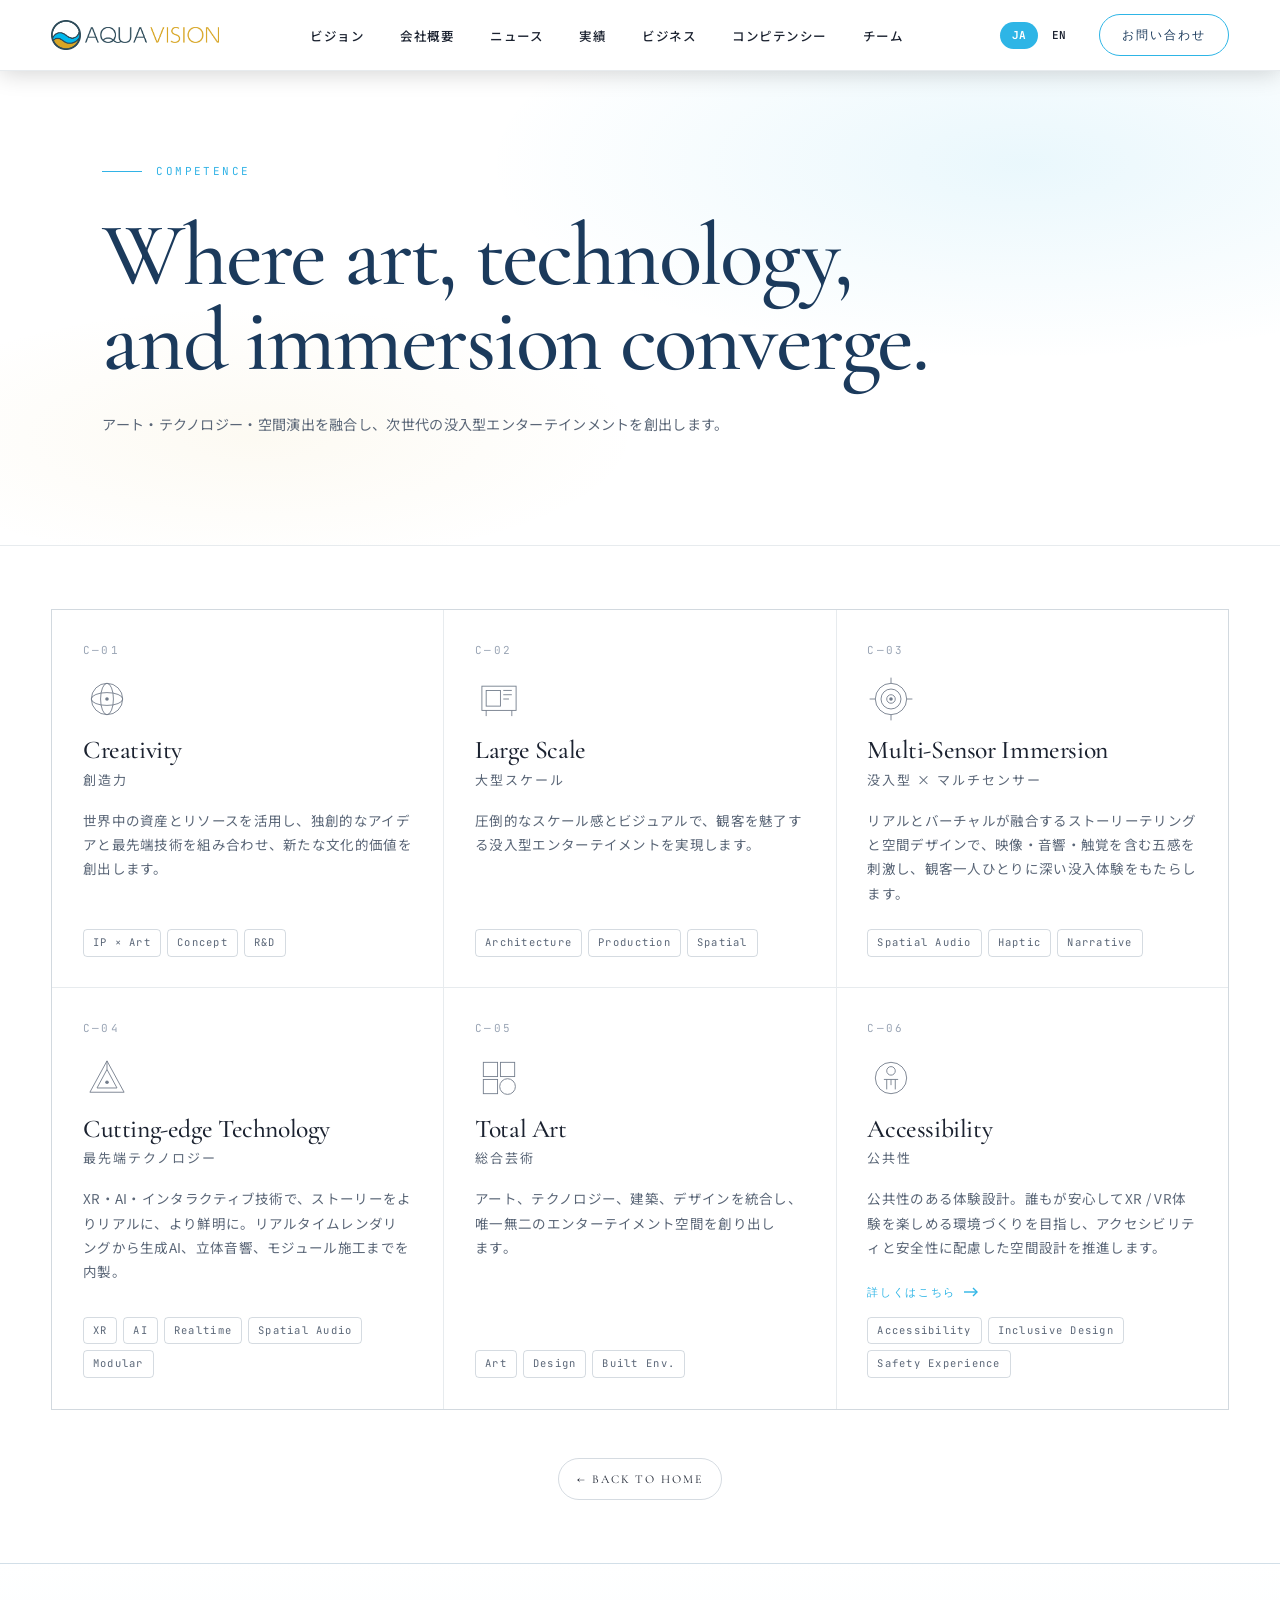
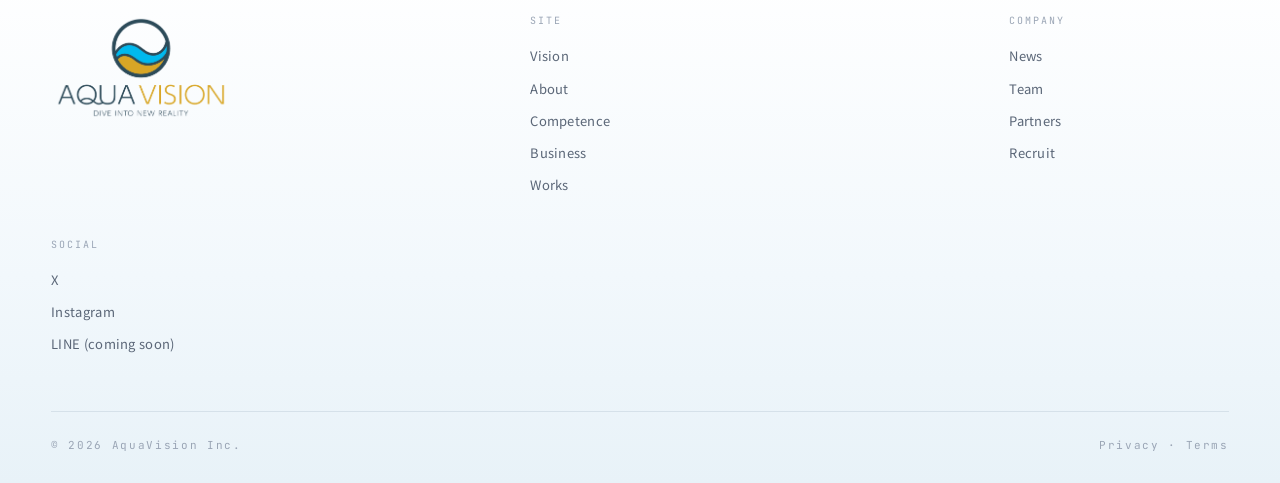
==== commit aa6fc7e2: "Update site from site 4: nav, competence, news pages - recruit.html: update nav menu order (News, Wo" ====
--- a/competence.html
+++ b/competence.html
@@ -21,10 +21,11 @@
   <ul class="nav-menu">
     <li><a href="index.html#vision" data-en="Vision">ビジョン</a></li>
     <li><a href="index.html#about" data-en="About">会社概要</a></li>
-    <li><a href="index.html#services" data-en="Competence">コンピテンシー</a></li>
+    <li><a href="index.html#news" data-en="News">ニュース</a></li>
     <li><a href="index.html#works" data-en="Works">実績</a></li>
+    <li><a href="index.html#business" data-en="Business">ビジネス</a></li>
+    <li><a href="competence.html" data-en="Competence">コンピテンシー</a></li>
     <li><a href="index.html#team" data-en="Team">チーム</a></li>
-    <li><a href="news.html" data-en="News">ニュース</a></li>
   </ul>
   <div class="nav-right">
     <div class="lang-toggle" role="group" aria-label="Language">
@@ -33,7 +34,33 @@
     </div>
     <a href="#" class="cta-pill primary" onclick="openContactPopup(event)" data-en="Contact">お問い合わせ</a>
   </div>
+  <div class="nav-mobile-right">
+    <div class="nav-mobile-lang lang-toggle" role="group" aria-label="Language">
+      <button data-lang="ja">JA</button>
+      <button data-lang="en">EN</button>
+    </div>
+    <button type="button" class="nav-burger" aria-label="Menu" onclick="toggleDrawer()">
+      <span></span><span></span><span></span>
+    </button>
+  </div>
 </nav>
+<div class="nav-drawer-overlay" id="navDrawerOverlay" onclick="closeDrawer()"></div>
+<div class="nav-drawer" id="navDrawer">
+  <button type="button" class="nav-drawer-close" aria-label="Close" onclick="closeDrawer()">
+    <span></span><span></span>
+  </button>
+  <ul class="nav-drawer-menu">
+    <li><a href="index.html#vision" data-en="Vision" onclick="closeDrawer()">ビジョン</a></li>
+    <li><a href="index.html#about" data-en="About" onclick="closeDrawer()">会社概要</a></li>
+    <li><a href="index.html#news" data-en="News" onclick="closeDrawer()">ニュース</a></li>
+    <li><a href="index.html#works" data-en="Works" onclick="closeDrawer()">実績</a></li>
+    <li><a href="index.html#business" data-en="Business" onclick="closeDrawer()">ビジネス</a></li>
+    <li><a href="competence.html" data-en="Competence" onclick="closeDrawer()">コンピテンシー</a></li>
+    <li><a href="index.html#team" data-en="Team" onclick="closeDrawer()">チーム</a></li>
+  </ul>
+  <a href="#" class="cta-pill primary nav-drawer-cta" onclick="closeDrawer();openContactPopup(event)" data-en="Contact">お問い合わせ</a>
+</div>
+
 
 <!-- HERO -->
 <section class="subpage-hero" data-screen-label="Competence Hero">
@@ -303,6 +330,11 @@
   </svg>
 </template>
 
+<script>
+  function toggleDrawer(){ var d=document.getElementById('navDrawer'); var o=document.getElementById('navDrawerOverlay'); var open=d.classList.toggle('open'); o.classList.toggle('open', open); document.body.style.overflow= open?'hidden':''; }
+  function closeDrawer(){ document.getElementById('navDrawer').classList.remove('open'); document.getElementById('navDrawerOverlay').classList.remove('open'); document.body.style.overflow=''; }
+  document.addEventListener('keydown', function(ev){ if(ev.key==='Escape') closeDrawer(); });
+</script>
 <script src="i18n-subpage.js"></script>
 </body>
 </html>
--- a/styles.css
+++ b/styles.css
@@ -45,7 +45,7 @@
 
 *{ box-sizing: border-box; margin: 0; padding: 0; }
 html, body{ background: var(--bg); color: var(--fg); }
-html{ scroll-behavior: smooth; }
+html{ scroll-behavior: smooth; overflow-x: hidden; max-width: 100%; }
 body{
   font-family: var(--font-jp);
   font-weight: 400;
@@ -114,7 +114,7 @@
   color: var(--fg-dim);
   font-size: clamp(15px, 1.05vw, 17px);
   line-height: 1.85;
-  max-width: 62ch;
+  max-width: min(62ch, 100%);
 }
 .mono{ font-family: var(--font-mono); }
 
@@ -151,6 +151,8 @@
 @media (max-width: 720px){
   .section-header{ grid-template-columns: 1fr; gap: 16px; }
   .section-header .label{ padding-top: 0; }
+  .section-header > *{ min-width: 0; }
+  .section-header .lede{ max-width: 100%; }
 }
 
 /* ================ Nav ================ */
@@ -312,6 +314,7 @@
   position: fixed;
   inset: 0 0 0 auto;
   width: min(80vw, 320px);
+  max-width: 320px;
   background: #FFFFFF;
   background-color: #FFFFFF !important;
   box-shadow: -8px 0 40px rgba(27, 58, 92, 0.22);
@@ -1027,6 +1030,8 @@
 @media (max-width: 900px){
   .about-grid, .about-grid.simple{ grid-template-columns: 1fr; }
   .about-grid.simple > .reveal:first-child{ display: block; }
+  .about-grid > *, .about-grid.simple > *{ min-width: 0; }
+  .about-image{ max-width: 100%; }
 }
 .about-lede{
   font-family: var(--font-jp);
